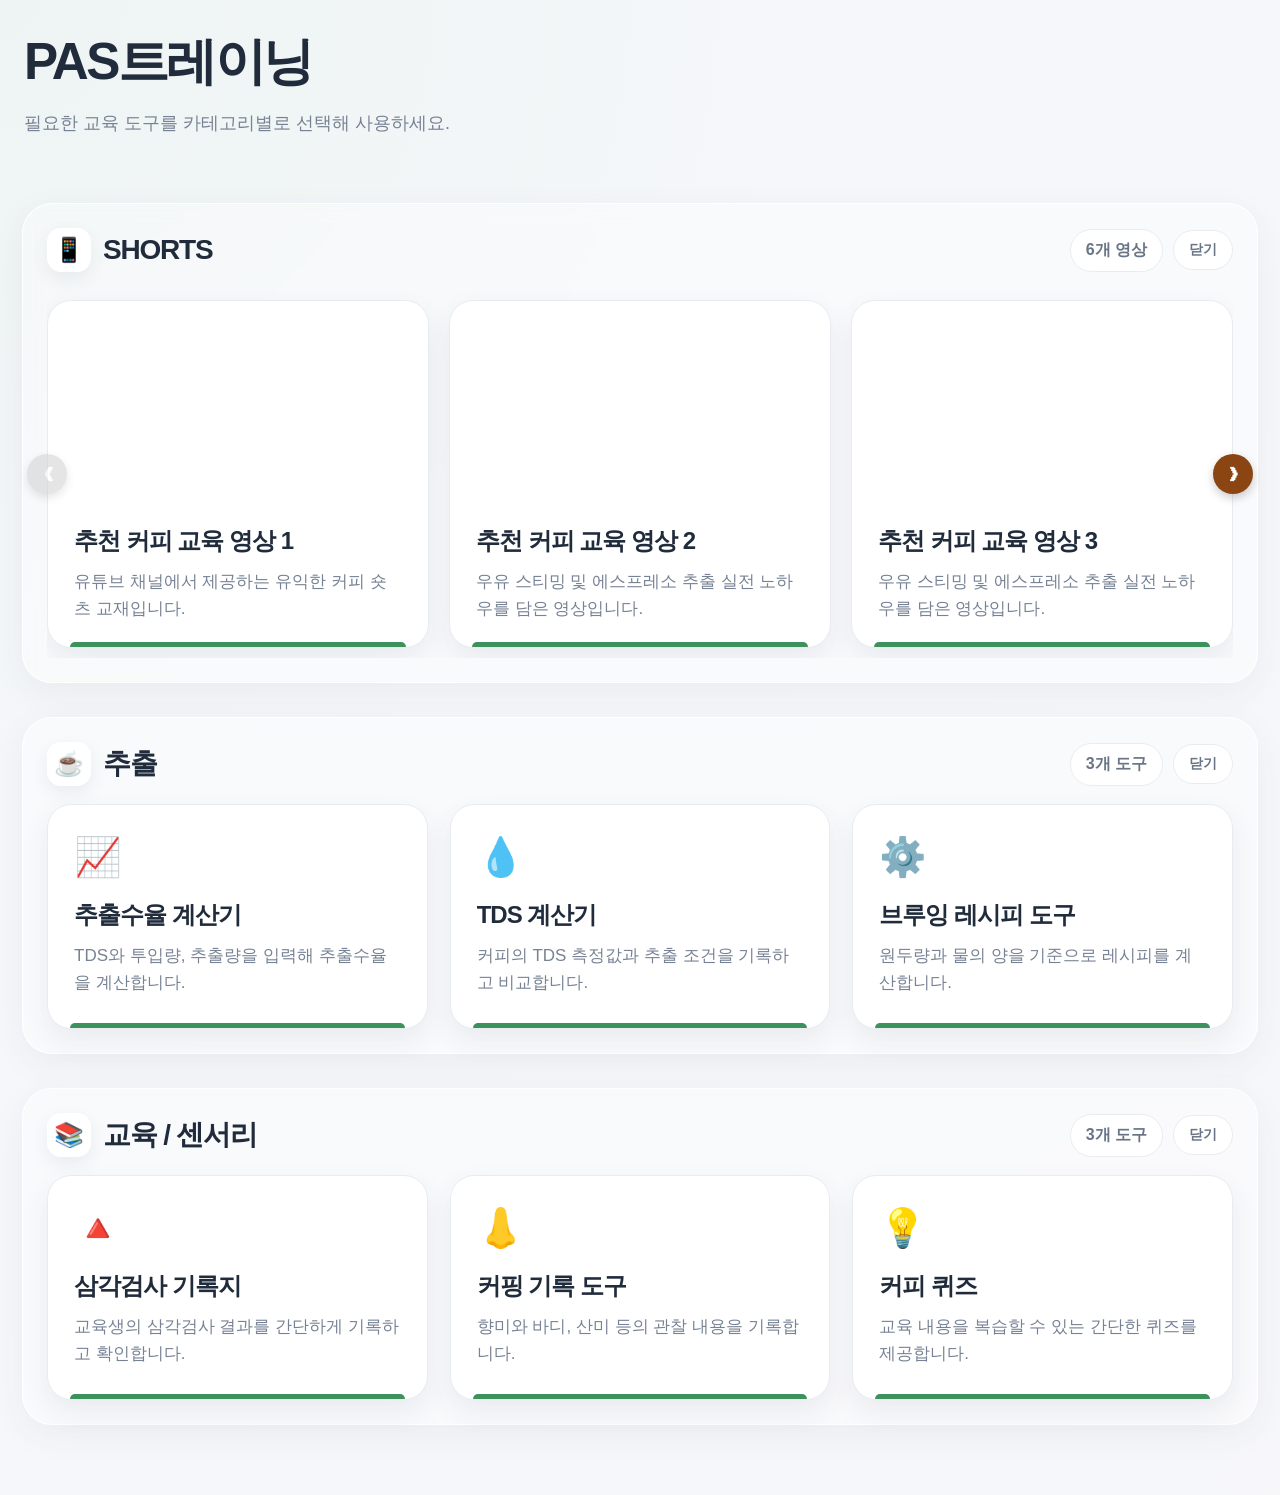
==== index.html @ a556da2a "Update index.html" ====
<!doctype html>
<html lang="ko">
<head>
<meta charset="UTF-8">
<meta name="viewport" content="width=device-width,initial-scale=1.0">
<title>PAS트레이닝</title>
<link rel="stylesheet" href="style.css">
<style>
  /* 유튜브 영상을 카드 안에서 반응형(16:9 비율)으로 예쁘게 맞추기 위한 CSS */
  .video-container {
    position: relative;
    width: 100%;
    padding-bottom: 56.25%; /* 16:9 비율 유지 */
    height: 0;
    overflow: hidden;
    border-radius: 8px;
    margin-bottom: 10px;
  }
  .video-container iframe {
    position: absolute;
    top: 0;
    left: 0;
    width: 100%;
    height: 100%;
    border: 0;
  }

  /* 🎠 슬라이더(캐러셀) 구조 스타일 */
  .slider-wrapper {
    position: relative;
    width: 100%;
    display: flex;
    align-items: center;
  }

  /* 화살표 버튼 스타일 */
  .slide-btn {
    position: absolute;
    top: 50%;
    transform: translateY(-50%);
    width: 40px;
    height: 40px;
    background: #8B4513; /* 커피 브라운 테마 적용 */
    color: white;
    border: none;
    border-radius: 50%;
    font-size: 18px;
    font-weight: bold;
    cursor: pointer;
    display: flex;
    align-items: center;
    justify-content: center;
    box-shadow: 0 4px 10px rgba(0,0,0,0.2);
    z-index: 10;
    transition: background 0.3s, opacity 0.3s;
  }
  .slide-btn:hover {
    background: #a0522d;
  }
  .slide-btn:disabled {
    background: #ccc;
    cursor: default;
    opacity: 0.5;
  }
  .slide-btn.prev {
    left: -20px;
  }
  .slide-btn.next {
    right: -20px;
  }

  /* 슬라이더 내부 컨테이너 (실제 카드들이 가로로 정렬되는 곳) */
  .slider-container {
    width: 100%;
    overflow: hidden;
  }

  /* 이 부분의 .tools 구조를 가로 정렬 및 스무스 슬라이딩 방식으로 교체 */
  .tools.slider-inner {
    display: flex !important;
    flex-wrap: nowrap !important;
    gap: 20px !important;
    transition: transform 0.5s ease-in-out;
    padding: 10px 0;
  }

  /* 가로로 3개씩 고정해서 채우기 (여백 20px 감안하여 계산) */
  .tools.slider-inner .tool-card {
    flex: 0 0 calc((100% - 40px) / 3) !important;
    box-sizing: border-box;
  }

  /* 모바일 화면에서는 스와이프 및 보기 편하도록 1개씩 꽉 차게 변경 */
  @media (max-width: 768px) {
    .tools.slider-inner .tool-card {
      flex: 0 0 100% !important;
    }
    .slide-btn.prev {
      left: -10px;
    }
    .slide-btn.next {
      right: -10px;
    }
  }
</style>
</head>
<body>

<main class="container">

<header class="hero">
  <h1>PAS트레이닝</h1>
  <p>필요한 교육 도구를 카테고리별로 선택해 사용하세요.</p>
</header>

<!-- =========================
     SHORTS (기존 6개 동영상 완벽 보존 및 슬라이더 적용)
========================= -->
<section class="category">
<div class="category-head">
<div class="category-title">
<span class="category-icon">📱</span>
<h2>SHORTS</h2>
</div>
<div class="category-actions">
<span class="count">6개 영상</span>
<button class="close-btn" onclick="toggleCategory(this)">닫기</button>
</div>
</div>

<!-- 🎠 슬라이더 감싸는 영역 시작 -->
<div class="slider-wrapper">
  <!-- 왼쪽 화살표 -->
  <button class="slide-btn prev" onclick="moveSlide(-1)" id="prevBtn" disabled>&#10094;</button>

  <div class="slider-container">
    <div class="tools slider-inner" id="sliderInner">

      <!-- 1번째 영상 카드 (oj6sQfxRRwQ) -->
      <div class="tool-card" style="cursor: default;">
        <div class="video-container">
          <iframe src="https://www.youtube.com/embed/oj6sQfxRRwQ?si=awBY1ZezNllVvea3" title="YouTube video player" frameborder="0" allow="accelerometer; autoplay; clipboard-write; encrypted-media; gyroscope; picture-in-picture; web-share" referrerpolicy="strict-origin-when-cross-origin" allowfullscreen></iframe>
        </div>
        <h3>추천 커피 교육 영상 1</h3>
        <p>유튜브 채널에서 제공하는 유익한 커피 숏츠 교재입니다.</p>
        <div class="card-line"></div>
      </div>

      <!-- 2번째 영상 카드 (Qijhmagd7Z0) -->
      <div class="tool-card" style="cursor: default;">
        <div class="video-container">
          <iframe src="https://www.youtube.com/embed/Qijhmagd7Z0?si=C_FHwp88yAkYLBVj" title="YouTube video player" frameborder="0" allow="accelerometer; autoplay; clipboard-write; encrypted-media; gyroscope; picture-in-picture; web-share" referrerpolicy="strict-origin-when-cross-origin" allowfullscreen></iframe>
        </div>
        <h3>추천 커피 교육 영상 2</h3>
        <p>우유 스티밍 및 에스프레소 추출 실전 노하우를 담은 영상입니다.</p>
        <div class="card-line"></div>
      </div>

      <!-- 3번째 영상 카드 (WwzHD2MYFjk) -->
      <div class="tool-card" style="cursor: default;">
        <div class="video-container">
          <iframe src="https://www.youtube.com/embed/WwzHD2MYFjk?si=fSxR8O_Knk_3GJxy" title="YouTube video player" frameborder="0" allow="accelerometer; autoplay; clipboard-write; encrypted-media; gyroscope; picture-in-picture; web-share" referrerpolicy="strict-origin-when-cross-origin" allowfullscreen></iframe>
        </div>
        <h3>추천 커피 교육 영상 3</h3>
        <p>우유 스티밍 및 에스프레소 추출 실전 노하우를 담은 영상입니다.</p>
        <div class="card-line"></div>
      </div>

      <!-- 4번째 영상 카드 (gLyMb4WVycU) -->
      <div class="tool-card" style="cursor: default;">
        <div class="video-container">
          <iframe src="https://www.youtube.com/embed/gLyMb4WVycU?si=knmBniDLHPlMInEM" title="YouTube video player" frameborder="0" allow="accelerometer; autoplay; clipboard-write; encrypted-media; gyroscope; picture-in-picture; web-share" referrerpolicy="strict-origin-when-cross-origin" allowfullscreen></iframe>
        </div>
        <h3>추천 커피 교육 영상 4</h3>
        <p>우유 스티밍 및 에스프레소 추출 실전 노하우를 담은 영상입니다.</p>
        <div class="card-line"></div>
      </div>

      <!-- 5번째 영상 카드 (SMTLkEGAGNA) -->
      <div class="tool-card" style="cursor: default;">
        <div class="video-container">
          <iframe src="https://www.youtube.com/embed/SMTLkEGAGNA?si=XwTwZC96nY7fdlbx" title="YouTube video player" frameborder="0" allow="accelerometer; autoplay; clipboard-write; encrypted-media; gyroscope; picture-in-picture; web-share" referrerpolicy="strict-origin-when-cross-origin" allowfullscreen></iframe>
        </div>
        <h3>추천 커피 교육 영상 5</h3>
        <p>우유 스티밍 및 에스프레소 추출 실전 노하우를 담은 영상입니다.</p>
        <div class="card-line"></div>
      </div>

      <!-- 6번째 영상 카드 (bslWP-Iy6zo) -->
      <div class="tool-card" style="cursor: default;">
        <div class="video-container">
          <iframe src="https://www.youtube.com/embed/bslWP-Iy6zo?si=o0xWZ_dwdhE72K6S" title="YouTube video player" frameborder="0" allow="accelerometer; autoplay; clipboard-write; encrypted-media; gyroscope; picture-in-picture; web-share" referrerpolicy="strict-origin-when-cross-origin" allowfullscreen></iframe>
        </div>
        <h3>추천 커피 교육 영상 6</h3>
        <p>우유 스티밍 및 에스프레소 추출 실전 노하우를 담은 영상입니다.</p>
        <div class="card-line"></div>
      </div>

    </div>
  </div>

  <!-- 오른쪽 화살표 -->
  <button class="slide-btn next" onclick="moveSlide(1)" id="nextBtn">&#10095;</button>
</div>
<!-- 🎠 슬라이더 감싸는 영역 끝 -->

</section>

<!-- =========================
     추출
========================= -->
<section class="category">
<div class="category-head">
<div class="category-title">
<span class="category-icon">☕</span>
<h2>추출</h2>
</div>
<div class="category-actions">
<span class="count">3개 도구</span>
<button class="close-btn" onclick="toggleCategory(this)">닫기</button>
</div>
</div>
<div class="tools">
<a class="tool-card" href="extraction-yield.html">
<div class="tool-icon">📈</div>
<h3>추출수율 계산기</h3>
<p>TDS와 투입량, 추출량을 입력해 추출수율을 계산합니다.</p>
<div class="card-line"></div>
</a>
<a class="tool-card" href="#"
onclick="alert('TDS 계산기는 다음 단계에서 만들어볼 수 있어요.');return false;">
<div class="tool-icon">💧</div>
<h3>TDS 계산기</h3>
<p>커피의 TDS 측정값과 추출 조건을 기록하고 비교합니다.</p>
<div class="card-line"></div>
</a>
<a class="tool-card" href="#"
onclick="alert('브루잉 레시피 도구는 다음 단계에서 만들어볼 수 있어요.');return false;">
<div class="tool-icon">⚙️</div>
<h3>브루잉 레시피 도구</h3>
<p>원두량과 물의 양을 기준으로 레시피를 계산합니다.</p>
<div class="card-line"></div>
</a>
</div>
</section>
    
<!-- =========================
     교육 / 센서리
========================= -->
<section class="category">
<div class="category-head">
<div class="category-title">
<span class="category-icon">📚</span>
<h2>교육 / 센서리</h2>
</div>
<div class="category-actions">
<span class="count">3개 도구</span>
<button class="close-btn" onclick="toggleCategory(this)">닫기</button>
</div>
</div>
<div class="tools">
<a class="tool-card" href="#">
<div class="tool-icon">🔺</div>
<h3>삼각검사 기록지</h3>
<p>교육생의 삼각검사 결과를 간단하게 기록하고 확인합니다.</p>
<div class="card-line"></div>
</a>
<a class="tool-card" href="#">
<div class="tool-icon">👃</div>
<h3>커핑 기록 도구</h3>
<p>향미와 바디, 산미 등의 관찰 내용을 기록합니다.</p>
<div class="card-line"></div>
</a>
<a class="tool-card" href="#">
<div class="tool-icon">💡</div>
<h3>커피 퀴즈</h3>
<p>교육 내용을 복습할 수 있는 간단한 퀴즈를 제공합니다.</p>
<div class="card-line"></div>
</a>
</div>
</section>

</main>

<!-- 🎠 슬라이더 작동을 위한 스크립트 -->
<script>
  let currentIdx = 0; // 현재 보여지는 첫 번째 카드의 인덱스

  function moveSlide(direction) {
    const sliderInner = document.getElementById('sliderInner');
    const cards = sliderInner.querySelectorAll('.tool-c
---- style.css ----
* { box-sizing: border-box; }

:root {
  --bg: #f5f7fa;
  --text: #202b3b;
  --muted: #778294;
  --line: #e8ebef;
  --green: #3d915c;
  --white: #ffffff;
}

body {
  margin: 0;
  background: radial-gradient(circle at top left, #eef4f3 0, var(--bg) 42%, #f7f7fa 100%);
  color: var(--text);
  font-family: Arial, "Noto Sans KR", sans-serif;
}

.container {
  max-width: 1450px;
  margin: 0 auto;
  padding: 28px 22px 70px;
}

.hero {
  padding: 0 2px 34px;
}

.hero h1 {
  margin: 0 0 14px;
  font-size: clamp(38px, 4vw, 56px);
  letter-spacing: -2.5px;
  font-weight: 800;
}

.hero p {
  margin: 0;
  font-size: 18px;
  color: var(--muted);
}

.category {
  margin-top: 34px;
  padding: 24px;
  border: 1px solid rgba(255,255,255,.95);
  border-radius: 30px;
  background: rgba(255,255,255,.36);
  box-shadow: 0 10px 35px rgba(50,65,85,.06);
  backdrop-filter: blur(8px);
}

.category-head {
  display: flex;
  justify-content: space-between;
  align-items: center;
  gap: 16px;
  margin-bottom: 18px;
}

.category-title {
  display: flex;
  align-items: center;
  gap: 12px;
}

.category-title h2 {
  margin: 0;
  font-size: 28px;
  letter-spacing: -1.2px;
}

.category-icon {
  width: 44px;
  height: 44px;
  display: grid;
  place-items: center;
  background: white;
  border-radius: 14px;
  box-shadow: 0 7px 18px rgba(50,65,85,.08);
  font-size: 24px;
}

.category-actions {
  display: flex;
  align-items: center;
  gap: 10px;
}

.count, .close-btn {
  border: 1px solid var(--line);
  background: rgba(255,255,255,.9);
  border-radius: 999px;
  padding: 10px 15px;
  color: #697586;
  font-weight: 700;
}

.close-btn {
  cursor: pointer;
  font-size: 14px;
}

.tools {
  display: grid;
  grid-template-columns: repeat(3, minmax(0, 1fr));
  gap: 22px;
}

.tool-card {
  position: relative;
  min-height: 225px;
  padding: 30px 26px 25px;
  border-radius: 24px;
  background: var(--white);
  border: 1px solid #e8ebef;
  box-shadow: 0 12px 28px rgba(50,65,85,.08);
  text-decoration: none;
  color: inherit;
  transition: transform .18s ease, box-shadow .18s ease;
  overflow: hidden;
}

.tool-card:hover {
  transform: translateY(-4px);
  box-shadow: 0 17px 34px rgba(50,65,85,.13);
}

.tool-icon {
  font-size: 38px;
  margin-bottom: 20px;
}

.tool-card h3 {
  margin: 0 0 12px;
  font-size: 24px;
  letter-spacing: -1px;
}

.tool-card p {
  margin: 0;
  color: var(--muted);
  font-size: 17px;
  line-height: 1.55;
}

.card-line {
  position: absolute;
  left: 22px;
  right: 22px;
  bottom: 0;
  height: 5px;
  border-radius: 5px 5px 0 0;
  background: var(--green);
}

@media (max-width: 900px) {
  .tools { grid-template-columns: 1fr 1fr; }
}

@media (max-width: 620px) {
  .container { padding: 20px 14px 50px; }
  .category { padding: 17px; border-radius: 22px; }
  .category-head { align-items: flex-start; }
  .tools { grid-template-columns: 1fr; }
  .hero h1 { font-size: 38px; }
  .category-title h2 { font-size: 23px; }
}
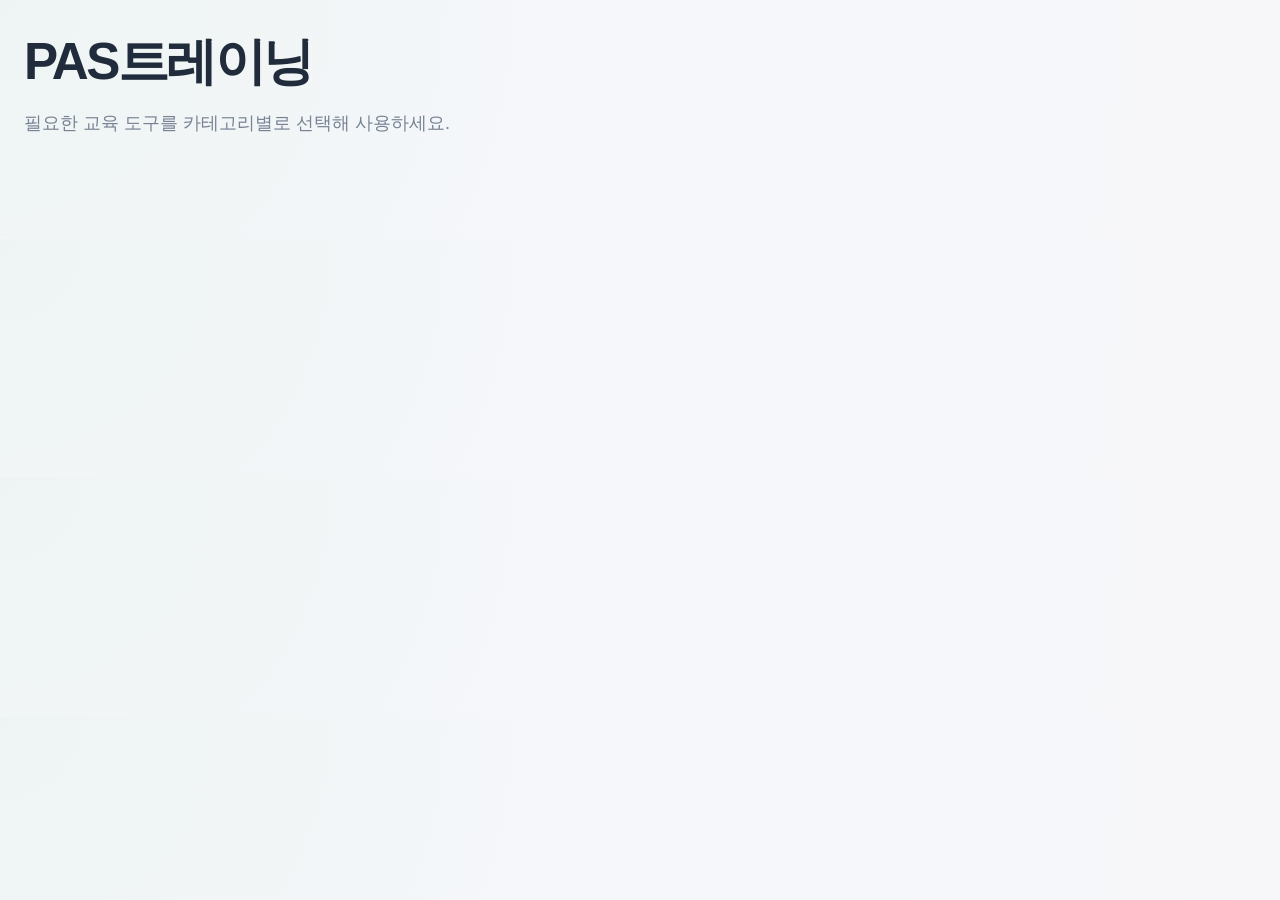
==== commit 5067db83: "Update index.html" ====
--- a/index.html
+++ b/index.html
@@ -36,11 +36,11 @@
   /* 화살표 버튼 스타일 */
   .slide-btn {
     position: absolute;
-    top: 50%;
+    top: 40%; /* 버튼 위치를 살짝 위로 조정 */
     transform: translateY(-50%);
     width: 40px;
     height: 40px;
-    background: #8B4513; /* 커피 브라운 테마 적용 */
+    background: rgba(139, 69, 19, 0.8); /* 반투명 커피색 */
     color: white;
     border: none;
     border-radius: 50%;
@@ -52,10 +52,10 @@
     justify-content: center;
     box-shadow: 0 4px 10px rgba(0,0,0,0.2);
     z-index: 10;
-    transition: background 0.3s, opacity 0.3s;
+    transition: all 0.3s;
   }
   .slide-btn:hover {
-    background: #a0522d;
+    background: #8B4513; /* 호버 시 진하게 */
   }
   .slide-btn:disabled {
     background: #ccc;
@@ -69,13 +69,13 @@
     right: -20px;
   }
 
-  /* 슬라이더 내부 컨테이너 (실제 카드들이 가로로 정렬되는 곳) */
+  /* 슬라이더 내부 컨테이너 */
   .slider-container {
     width: 100%;
     overflow: hidden;
   }
 
-  /* 이 부분의 .tools 구조를 가로 정렬 및 스무스 슬라이딩 방식으로 교체 */
+  /* 슬라이더 내부의 tools 가로 정렬 */
   .tools.slider-inner {
     display: flex !important;
     flex-wrap: nowrap !important;
@@ -84,23 +84,19 @@
     padding: 10px 0;
   }
 
-  /* 가로로 3개씩 고정해서 채우기 (여백 20px 감안하여 계산) */
+  /* PC: 가로로 3개씩 고정 */
   .tools.slider-inner .tool-card {
     flex: 0 0 calc((100% - 40px) / 3) !important;
     box-sizing: border-box;
   }
 
-  /* 모바일 화면에서는 스와이프 및 보기 편하도록 1개씩 꽉 차게 변경 */
+  /* 모바일: 1개씩 꽉 차게 변경 */
   @media (max-width: 768px) {
     .tools.slider-inner .tool-card {
       flex: 0 0 100% !important;
     }
-    .slide-btn.prev {
-      left: -10px;
-    }
-    .slide-btn.next {
-      right: -10px;
-    }
+    .slide-btn.prev { left: -10px; }
+    .slide-btn.next { right: -10px; }
   }
 </style>
 </head>
@@ -114,178 +110,6 @@
 </header>
 
 <!-- =========================
-     SHORTS (기존 6개 동영상 완벽 보존 및 슬라이더 적용)
+     SHORTS (슬라이더 적용)
 ========================= -->
-<section class="category">
-<div class="category-head">
-<div class="category-title">
-<span class="category-icon">📱</span>
-<h2>SHORTS</h2>
-</div>
-<div class="category-actions">
-<span class="count">6개 영상</span>
-<button class="close-btn" onclick="toggleCategory(this)">닫기</button>
-</div>
-</div>
-
-<!-- 🎠 슬라이더 감싸는 영역 시작 -->
-<div class="slider-wrapper">
-  <!-- 왼쪽 화살표 -->
-  <button class="slide-btn prev" onclick="moveSlide(-1)" id="prevBtn" disabled>&#10094;</button>
-
-  <div class="slider-container">
-    <div class="tools slider-inner" id="sliderInner">
-
-      <!-- 1번째 영상 카드 (oj6sQfxRRwQ) -->
-      <div class="tool-card" style="cursor: default;">
-        <div class="video-container">
-          <iframe src="https://www.youtube.com/embed/oj6sQfxRRwQ?si=awBY1ZezNllVvea3" title="YouTube video player" frameborder="0" allow="accelerometer; autoplay; clipboard-write; encrypted-media; gyroscope; picture-in-picture; web-share" referrerpolicy="strict-origin-when-cross-origin" allowfullscreen></iframe>
-        </div>
-        <h3>추천 커피 교육 영상 1</h3>
-        <p>유튜브 채널에서 제공하는 유익한 커피 숏츠 교재입니다.</p>
-        <div class="card-line"></div>
-      </div>
-
-      <!-- 2번째 영상 카드 (Qijhmagd7Z0) -->
-      <div class="tool-card" style="cursor: default;">
-        <div class="video-container">
-          <iframe src="https://www.youtube.com/embed/Qijhmagd7Z0?si=C_FHwp88yAkYLBVj" title="YouTube video player" frameborder="0" allow="accelerometer; autoplay; clipboard-write; encrypted-media; gyroscope; picture-in-picture; web-share" referrerpolicy="strict-origin-when-cross-origin" allowfullscreen></iframe>
-        </div>
-        <h3>추천 커피 교육 영상 2</h3>
-        <p>우유 스티밍 및 에스프레소 추출 실전 노하우를 담은 영상입니다.</p>
-        <div class="card-line"></div>
-      </div>
-
-      <!-- 3번째 영상 카드 (WwzHD2MYFjk) -->
-      <div class="tool-card" style="cursor: default;">
-        <div class="video-container">
-          <iframe src="https://www.youtube.com/embed/WwzHD2MYFjk?si=fSxR8O_Knk_3GJxy" title="YouTube video player" frameborder="0" allow="accelerometer; autoplay; clipboard-write; encrypted-media; gyroscope; picture-in-picture; web-share" referrerpolicy="strict-origin-when-cross-origin" allowfullscreen></iframe>
-        </div>
-        <h3>추천 커피 교육 영상 3</h3>
-        <p>우유 스티밍 및 에스프레소 추출 실전 노하우를 담은 영상입니다.</p>
-        <div class="card-line"></div>
-      </div>
-
-      <!-- 4번째 영상 카드 (gLyMb4WVycU) -->
-      <div class="tool-card" style="cursor: default;">
-        <div class="video-container">
-          <iframe src="https://www.youtube.com/embed/gLyMb4WVycU?si=knmBniDLHPlMInEM" title="YouTube video player" frameborder="0" allow="accelerometer; autoplay; clipboard-write; encrypted-media; gyroscope; picture-in-picture; web-share" referrerpolicy="strict-origin-when-cross-origin" allowfullscreen></iframe>
-        </div>
-        <h3>추천 커피 교육 영상 4</h3>
-        <p>우유 스티밍 및 에스프레소 추출 실전 노하우를 담은 영상입니다.</p>
-        <div class="card-line"></div>
-      </div>
-
-      <!-- 5번째 영상 카드 (SMTLkEGAGNA) -->
-      <div class="tool-card" style="cursor: default;">
-        <div class="video-container">
-          <iframe src="https://www.youtube.com/embed/SMTLkEGAGNA?si=XwTwZC96nY7fdlbx" title="YouTube video player" frameborder="0" allow="accelerometer; autoplay; clipboard-write; encrypted-media; gyroscope; picture-in-picture; web-share" referrerpolicy="strict-origin-when-cross-origin" allowfullscreen></iframe>
-        </div>
-        <h3>추천 커피 교육 영상 5</h3>
-        <p>우유 스티밍 및 에스프레소 추출 실전 노하우를 담은 영상입니다.</p>
-        <div class="card-line"></div>
-      </div>
-
-      <!-- 6번째 영상 카드 (bslWP-Iy6zo) -->
-      <div class="tool-card" style="cursor: default;">
-        <div class="video-container">
-          <iframe src="https://www.youtube.com/embed/bslWP-Iy6zo?si=o0xWZ_dwdhE72K6S" title="YouTube video player" frameborder="0" allow="accelerometer; autoplay; clipboard-write; encrypted-media; gyroscope; picture-in-picture; web-share" referrerpolicy="strict-origin-when-cross-origin" allowfullscreen></iframe>
-        </div>
-        <h3>추천 커피 교육 영상 6</h3>
-        <p>우유 스티밍 및 에스프레소 추출 실전 노하우를 담은 영상입니다.</p>
-        <div class="card-line"></div>
-      </div>
-
-    </div>
-  </div>
-
-  <!-- 오른쪽 화살표 -->
-  <button class="slide-btn next" onclick="moveSlide(1)" id="nextBtn">&#10095;</button>
-</div>
-<!-- 🎠 슬라이더 감싸는 영역 끝 -->
-
-</section>
-
-<!-- =========================
-     추출
-========================= -->
-<section class="category">
-<div class="category-head">
-<div class="category-title">
-<span class="category-icon">☕</span>
-<h2>추출</h2>
-</div>
-<div class="category-actions">
-<span class="count">3개 도구</span>
-<button class="close-btn" onclick="toggleCategory(this)">닫기</button>
-</div>
-</div>
-<div class="tools">
-<a class="tool-card" href="extraction-yield.html">
-<div class="tool-icon">📈</div>
-<h3>추출수율 계산기</h3>
-<p>TDS와 투입량, 추출량을 입력해 추출수율을 계산합니다.</p>
-<div class="card-line"></div>
-</a>
-<a class="tool-card" href="#"
-onclick="alert('TDS 계산기는 다음 단계에서 만들어볼 수 있어요.');return false;">
-<div class="tool-icon">💧</div>
-<h3>TDS 계산기</h3>
-<p>커피의 TDS 측정값과 추출 조건을 기록하고 비교합니다.</p>
-<div class="card-line"></div>
-</a>
-<a class="tool-card" href="#"
-onclick="alert('브루잉 레시피 도구는 다음 단계에서 만들어볼 수 있어요.');return false;">
-<div class="tool-icon">⚙️</div>
-<h3>브루잉 레시피 도구</h3>
-<p>원두량과 물의 양을 기준으로 레시피를 계산합니다.</p>
-<div class="card-line"></div>
-</a>
-</div>
-</section>
-    
-<!-- =========================
-     교육 / 센서리
-========================= -->
-<section class="category">
-<div class="category-head">
-<div class="category-title">
-<span class="category-icon">📚</span>
-<h2>교육 / 센서리</h2>
-</div>
-<div class="category-actions">
-<span class="count">3개 도구</span>
-<button class="close-btn" onclick="toggleCategory(this)">닫기</button>
-</div>
-</div>
-<div class="tools">
-<a class="tool-card" href="#">
-<div class="tool-icon">🔺</div>
-<h3>삼각검사 기록지</h3>
-<p>교육생의 삼각검사 결과를 간단하게 기록하고 확인합니다.</p>
-<div class="card-line"></div>
-</a>
-<a class="tool-card" href="#">
-<div class="tool-icon">👃</div>
-<h3>커핑 기록 도구</h3>
-<p>향미와 바디, 산미 등의 관찰 내용을 기록합니다.</p>
-<div class="card-line"></div>
-</a>
-<a class="tool-card" href="#">
-<div class="tool-icon">💡</div>
-<h3>커피 퀴즈</h3>
-<p>교육 내용을 복습할 수 있는 간단한 퀴즈를 제공합니다.</p>
-<div class="card-line"></div>
-</a>
-</div>
-</section>
-
-</main>
-
-<!-- 🎠 슬라이더 작동을 위한 스크립트 -->
-<script>
-  let currentIdx = 0; // 현재 보여지는 첫 번째 카드의 인덱스
-
-  function moveSlide(direction) {
-    const sliderInner = document.getElementById('sliderInner');
-    const cards = sliderInner.querySelectorAll('.tool-c
+<section cl
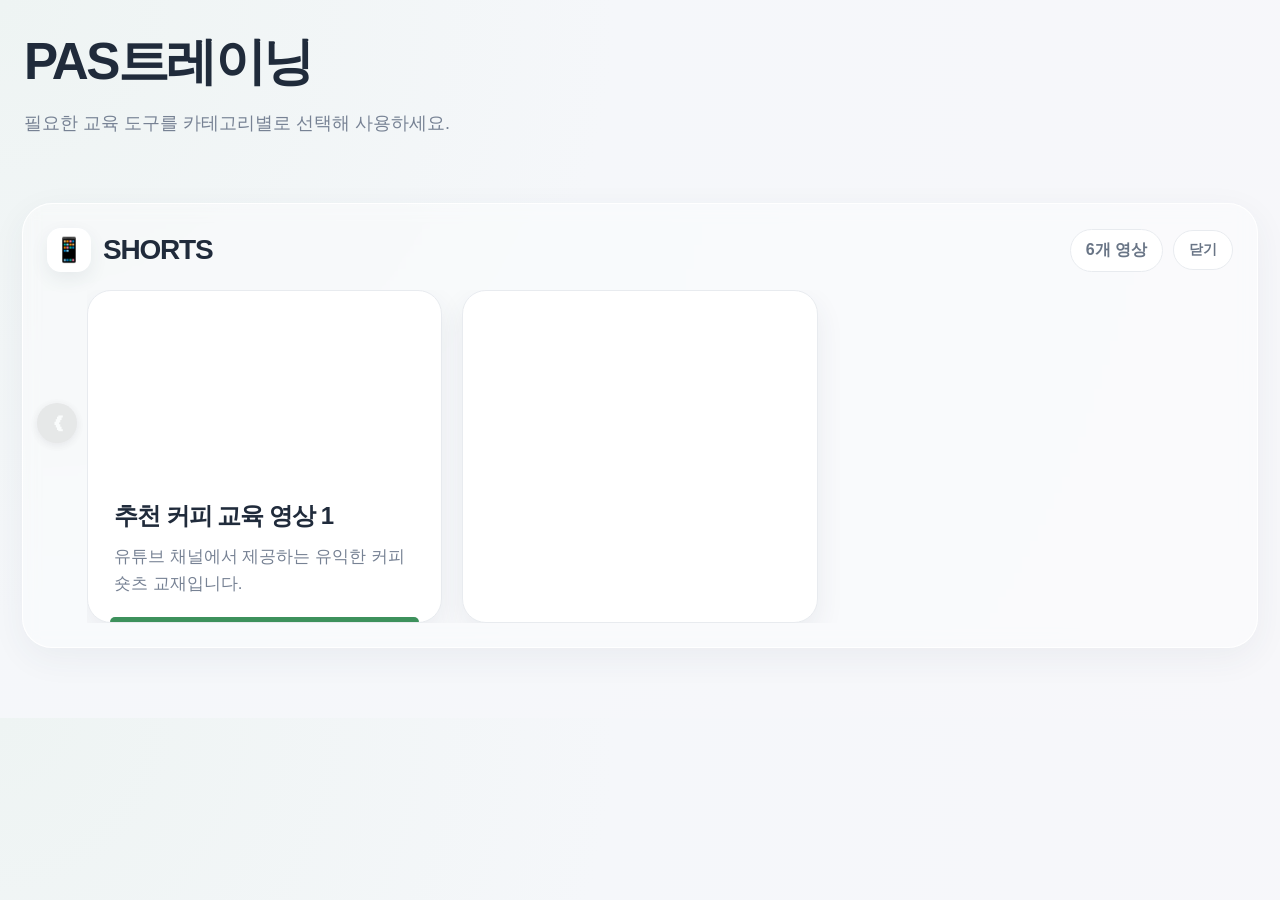
==== commit be3d3c60: "Update index.html" ====
--- a/index.html
+++ b/index.html
@@ -29,44 +29,44 @@
   .slider-wrapper {
     position: relative;
     width: 100%;
-    display: flex;
-    align-items: center;
+    padding: 0 40px; /* 화살표 버튼 공간 확보 */
+    box-sizing: border-box;
   }
 
   /* 화살표 버튼 스타일 */
   .slide-btn {
     position: absolute;
-    top: 40%; /* 버튼 위치를 살짝 위로 조정 */
+    top: 40%;
     transform: translateY(-50%);
     width: 40px;
     height: 40px;
-    background: rgba(139, 69, 19, 0.8); /* 반투명 커피색 */
+    background: rgba(139, 69, 19, 0.7);
     color: white;
     border: none;
     border-radius: 50%;
-    font-size: 18px;
+    font-size: 20px;
     font-weight: bold;
     cursor: pointer;
     display: flex;
     align-items: center;
     justify-content: center;
-    box-shadow: 0 4px 10px rgba(0,0,0,0.2);
+    box-shadow: 0 2px 8px rgba(0,0,0,0.2);
     z-index: 10;
     transition: all 0.3s;
   }
   .slide-btn:hover {
-    background: #8B4513; /* 호버 시 진하게 */
+    background: #8B4513;
   }
   .slide-btn:disabled {
     background: #ccc;
     cursor: default;
-    opacity: 0.5;
+    opacity: 0.4;
   }
   .slide-btn.prev {
-    left: -20px;
+    left: -10px;
   }
   .slide-btn.next {
-    right: -20px;
+    right: -10px;
   }
 
   /* 슬라이더 내부 컨테이너 */
@@ -81,7 +81,6 @@
     flex-wrap: nowrap !important;
     gap: 20px !important;
     transition: transform 0.5s ease-in-out;
-    padding: 10px 0;
   }
 
   /* PC: 가로로 3개씩 고정 */
@@ -92,11 +91,14 @@
 
   /* 모바일: 1개씩 꽉 차게 변경 */
   @media (max-width: 768px) {
+    .slider-wrapper {
+      padding: 0 30px; /* 모바일에서 화살표 공간 재조정 */
+    }
     .tools.slider-inner .tool-card {
       flex: 0 0 100% !important;
     }
-    .slide-btn.prev { left: -10px; }
-    .slide-btn.next { right: -10px; }
+    .slide-btn.prev { left: -15px; }
+    .slide-btn.next { right: -15px; }
   }
 </style>
 </head>
@@ -112,4 +114,35 @@
 <!-- =========================
      SHORTS (슬라이더 적용)
 ========================= -->
-<section cl
+<section class="category">
+<div class="category-head">
+<div class="category-title">
+<span class="category-icon">📱</span>
+<h2>SHORTS</h2>
+</div>
+<div class="category-actions">
+<span class="count">6개 영상</span>
+<button class="close-btn" onclick="toggleCategory(this)">닫기</button>
+</div>
+</div>
+
+<!-- 🎠 슬라이더 감싸는 영역 시작 -->
+<div class="slider-wrapper">
+  <!-- 왼쪽 화살표 -->
+  <button class="slide-btn prev" id="shorts-prev-btn" disabled>&#10094;</button>
+
+  <div class="slider-container">
+    <div class="tools slider-inner" id="shorts-slider">
+      <!-- 1번째 영상 카드 -->
+      <div class="tool-card" style="cursor: default;">
+        <div class="video-container">
+          <iframe src="https://www.youtube.com/embed/oj6sQfxRRwQ?si=awBY1ZezNllVvea3" title="YouTube video player" frameborder="0" allow="accelerometer; autoplay; clipboard-write; encrypted-media; gyroscope; picture-in-picture; web-share" referrerpolicy="strict-origin-when-cross-origin" allowfullscreen></iframe>
+        </div>
+        <h3>추천 커피 교육 영상 1</h3>
+        <p>유튜브 채널에서 제공하는 유익한 커피 숏츠 교재입니다.</p>
+        <div class="card-line"></div>
+      </div>
+      <!-- 2번째 영상 카드 -->
+      <div class="tool-card" style="cursor: default;">
+        <div class="video-container">
+          <iframe src="https://www.youtube.com/embed/Qijhmagd7Z0?si=C_FHwp88yAkYLBVj" title="YouTube video player" frameborder="0" allow="accelerometer; autoplay; clipboard-write; encrypted-media; gyroscope; picture-in-picture; web-share" referrerpolicy="s
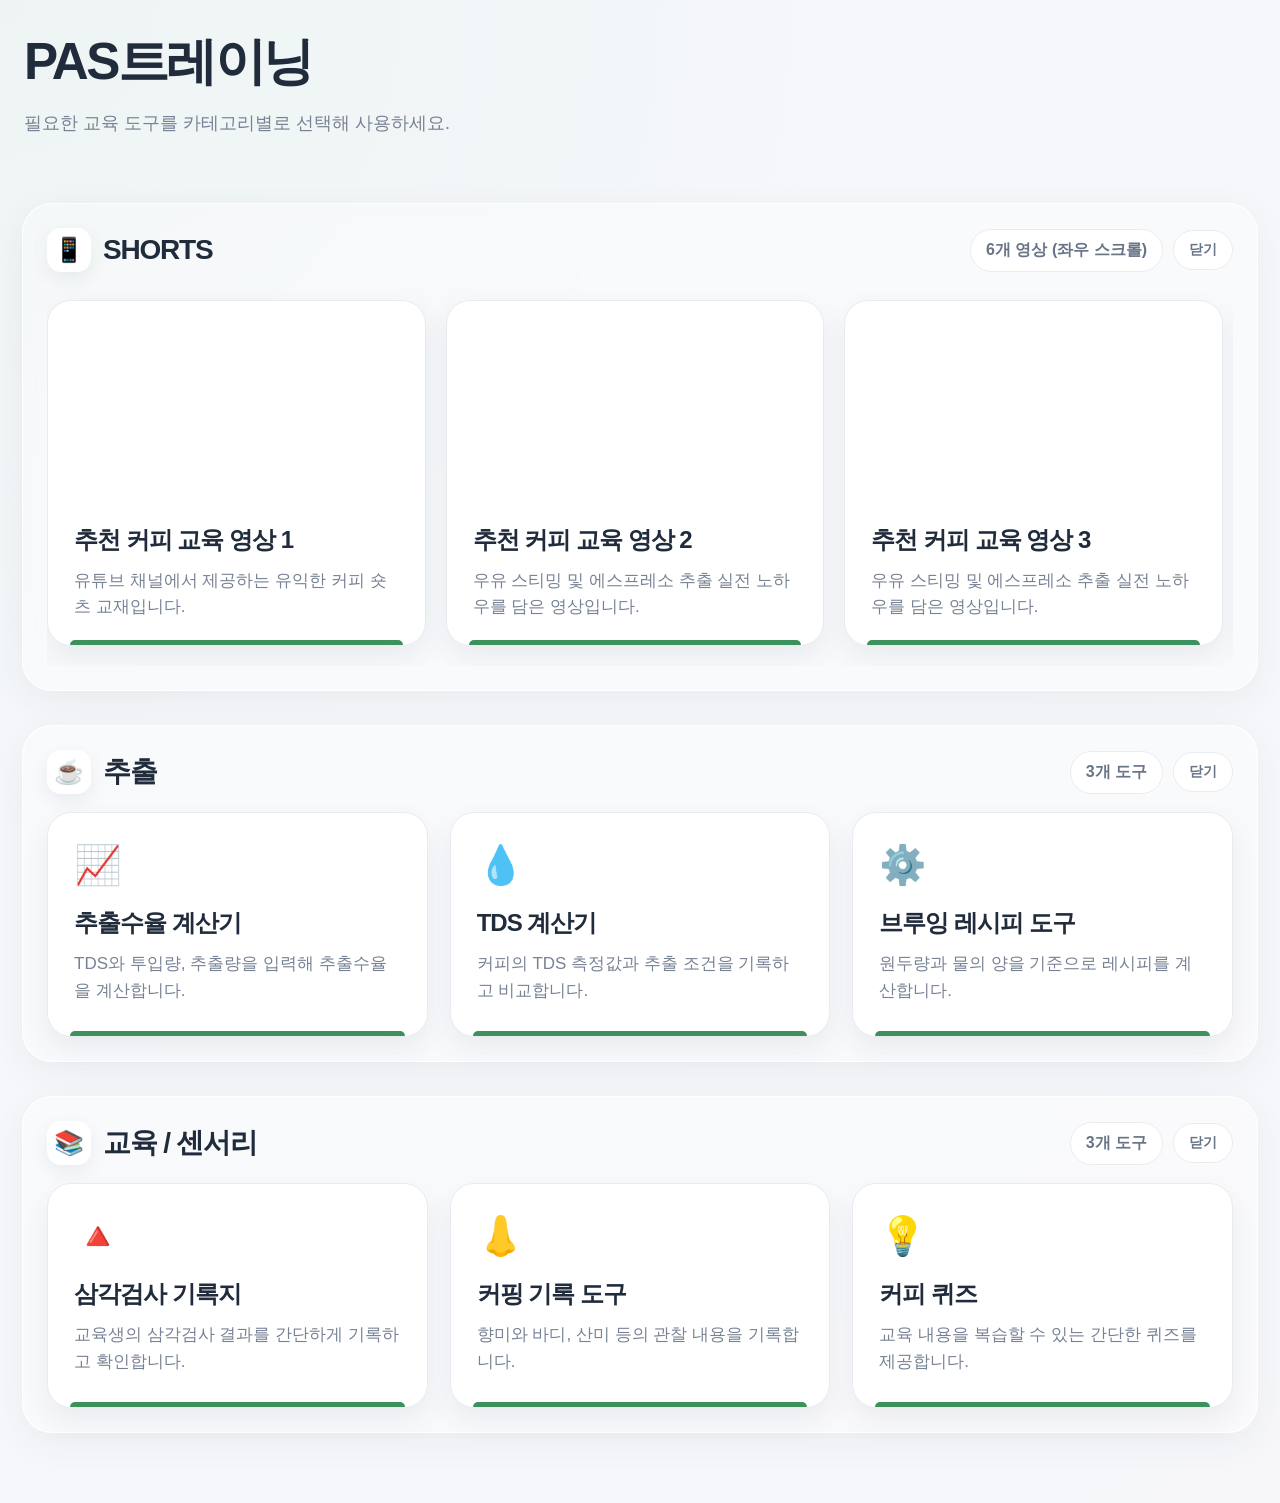
==== commit 11e2cb86: "Update index.html" ====
--- a/index.html
+++ b/index.html
@@ -6,11 +6,11 @@
 <title>PAS트레이닝</title>
 <link rel="stylesheet" href="style.css">
 <style>
-  /* 유튜브 영상을 카드 안에서 반응형(16:9 비율)으로 예쁘게 맞추기 위한 CSS */
+  /* 유튜브 영상 16:9 반응형 비율 유지 */
   .video-container {
     position: relative;
     width: 100%;
-    padding-bottom: 56.25%; /* 16:9 비율 유지 */
+    padding-bottom: 56.25%;
     height: 0;
     overflow: hidden;
     border-radius: 8px;
@@ -25,80 +25,54 @@
     border: 0;
   }
 
-  /* 🎠 슬라이더(캐러셀) 구조 스타일 */
-  .slider-wrapper {
-    position: relative;
-    width: 100%;
-    padding: 0 40px; /* 화살표 버튼 공간 확보 */
-    box-sizing: border-box;
-  }
-
-  /* 화살표 버튼 스타일 */
-  .slide-btn {
-    position: absolute;
-    top: 40%;
-    transform: translateY(-50%);
-    width: 40px;
-    height: 40px;
-    background: rgba(139, 69, 19, 0.7);
-    color: white;
-    border: none;
-    border-radius: 50%;
-    font-size: 20px;
-    font-weight: bold;
-    cursor: pointer;
-    display: flex;
-    align-items: center;
-    justify-content: center;
-    box-shadow: 0 2px 8px rgba(0,0,0,0.2);
-    z-index: 10;
-    transition: all 0.3s;
-  }
-  .slide-btn:hover {
-    background: #8B4513;
-  }
-  .slide-btn:disabled {
-    background: #ccc;
-    cursor: default;
-    opacity: 0.4;
-  }
-  .slide-btn.prev {
-    left: -10px;
-  }
-  .slide-btn.next {
-    right: -10px;
-  }
-
-  /* 슬라이더 내부 컨테이너 */
-  .slider-container {
-    width: 100%;
-    overflow: hidden;
-  }
-
-  /* 슬라이더 내부의 tools 가로 정렬 */
-  .tools.slider-inner {
+  /* 🎠 자바스크립트 없이 100% 안전한 가로 슬라이드 스크롤 */
+  .shorts-slider {
     display: flex !important;
     flex-wrap: nowrap !important;
     gap: 20px !important;
-    transition: transform 0.5s ease-in-out;
-  }
-
-  /* PC: 가로로 3개씩 고정 */
-  .tools.slider-inner .tool-card {
+    overflow-x: auto !important;
+    overflow-y: hidden !important;
+    scroll-snap-type: x mandatory;
+    -webkit-overflow-scrolling: touch;
+    padding: 10px 5px 20px 5px !important;
+  }
+
+  /* PC 화면: 한 번에 정확히 3개씩 배치 */
+  .shorts-slider .tool-card {
     flex: 0 0 calc((100% - 40px) / 3) !important;
+    min-width: calc((100% - 40px) / 3) !important;
+    scroll-snap-align: start;
     box-sizing: border-box;
   }
 
-  /* 모바일: 1개씩 꽉 차게 변경 */
-  @media (max-width: 768px) {
-    .slider-wrapper {
-      padding: 0 30px; /* 모바일에서 화살표 공간 재조정 */
+  /* 태블릿 및 모바일 화면: 카드 크기 자동 최적화 */
+  @media (max-width: 900px) {
+    .shorts-slider .tool-card {
+      flex: 0 0 calc((100% - 20px) / 2) !important;
+      min-width: calc((100% - 20px) / 2) !important;
     }
-    .tools.slider-inner .tool-card {
-      flex: 0 0 100% !important;
+  }
+  @media (max-width: 600px) {
+    .shorts-slider .tool-card {
+      flex: 0 0 88% !important;
+      min-width: 88% !important;
     }
-    .slide-btn.prev { left: -15px; }
-    .slide-btn.next { right: -15px; }
+  }
+
+  /* 부드럽고 깔끔한 스크롤바 디자인 */
+  .shorts-slider::-webkit-scrollbar {
+    height: 8px;
+  }
+  .shorts-slider::-webkit-scrollbar-track {
+    background: #f1f1f1;
+    border-radius: 4px;
+  }
+  .shorts-slider::-webkit-scrollbar-thumb {
+    background: #8B4513;
+    border-radius: 4px;
+  }
+  .shorts-slider::-webkit-scrollbar-thumb:hover {
+    background: #a0522d;
   }
 </style>
 </head>
@@ -112,7 +86,7 @@
 </header>
 
 <!-- =========================
-     SHORTS (슬라이더 적용)
+     SHORTS (가로 슬라이드 적용)
 ========================= -->
 <section class="category">
 <div class="category-head">
@@ -121,28 +95,153 @@
 <h2>SHORTS</h2>
 </div>
 <div class="category-actions">
-<span class="count">6개 영상</span>
+<span class="count">6개 영상 (좌우 스크롤)</span>
 <button class="close-btn" onclick="toggleCategory(this)">닫기</button>
 </div>
 </div>
 
-<!-- 🎠 슬라이더 감싸는 영역 시작 -->
-<div class="slider-wrapper">
-  <!-- 왼쪽 화살표 -->
-  <button class="slide-btn prev" id="shorts-prev-btn" disabled>&#10094;</button>
-
-  <div class="slider-container">
-    <div class="tools slider-inner" id="shorts-slider">
-      <!-- 1번째 영상 카드 -->
-      <div class="tool-card" style="cursor: default;">
-        <div class="video-container">
-          <iframe src="https://www.youtube.com/embed/oj6sQfxRRwQ?si=awBY1ZezNllVvea3" title="YouTube video player" frameborder="0" allow="accelerometer; autoplay; clipboard-write; encrypted-media; gyroscope; picture-in-picture; web-share" referrerpolicy="strict-origin-when-cross-origin" allowfullscreen></iframe>
-        </div>
-        <h3>추천 커피 교육 영상 1</h3>
-        <p>유튜브 채널에서 제공하는 유익한 커피 숏츠 교재입니다.</p>
-        <div class="card-line"></div>
-      </div>
-      <!-- 2번째 영상 카드 -->
-      <div class="tool-card" style="cursor: default;">
-        <div class="video-container">
-          <iframe src="https://www.youtube.com/embed/Qijhmagd7Z0?si=C_FHwp88yAkYLBVj" title="YouTube video player" frameborder="0" allow="accelerometer; autoplay; clipboard-write; encrypted-media; gyroscope; picture-in-picture; web-share" referrerpolicy="s
+<!-- 가로로 부드럽게 넘겨볼 수 있는 카드 컨테이너 -->
+<div class="tools shorts-slider">
+
+  <!-- 1번째 영상 카드 (oj6sQfxRRwQ) -->
+  <div class="tool-card" style="cursor: default;">
+    <div class="video-container">
+      <iframe src="https://www.youtube.com/embed/oj6sQfxRRwQ?si=awBY1ZezNllVvea3" title="YouTube video player" frameborder="0" allow="accelerometer; autoplay; clipboard-write; encrypted-media; gyroscope; picture-in-picture; web-share" referrerpolicy="strict-origin-when-cross-origin" allowfullscreen></iframe>
+    </div>
+    <h3>추천 커피 교육 영상 1</h3>
+    <p>유튜브 채널에서 제공하는 유익한 커피 숏츠 교재입니다.</p>
+    <div class="card-line"></div>
+  </div>
+
+  <!-- 2번째 영상 카드 (Qijhmagd7Z0) -->
+  <div class="tool-card" style="cursor: default;">
+    <div class="video-container">
+      <iframe src="https://www.youtube.com/embed/Qijhmagd7Z0?si=C_FHwp88yAkYLBVj" title="YouTube video player" frameborder="0" allow="accelerometer; autoplay; clipboard-write; encrypted-media; gyroscope; picture-in-picture; web-share" referrerpolicy="strict-origin-when-cross-origin" allowfullscreen></iframe>
+    </div>
+    <h3>추천 커피 교육 영상 2</h3>
+    <p>우유 스티밍 및 에스프레소 추출 실전 노하우를 담은 영상입니다.</p>
+    <div class="card-line"></div>
+  </div>
+
+  <!-- 3번째 영상 카드 (WwzHD2MYFjk) -->
+  <div class="tool-card" style="cursor: default;">
+    <div class="video-container">
+      <iframe src="https://www.youtube.com/embed/WwzHD2MYFjk?si=fSxR8O_Knk_3GJxy" title="YouTube video player" frameborder="0" allow="accelerometer; autoplay; clipboard-write; encrypted-media; gyroscope; picture-in-picture; web-share" referrerpolicy="strict-origin-when-cross-origin" allowfullscreen></iframe>
+    </div>
+    <h3>추천 커피 교육 영상 3</h3>
+    <p>우유 스티밍 및 에스프레소 추출 실전 노하우를 담은 영상입니다.</p>
+    <div class="card-line"></div>
+  </div>
+
+  <!-- 4번째 영상 카드 (gLyMb4WVycU) -->
+  <div class="tool-card" style="cursor: default;">
+    <div class="video-container">
+      <iframe src="https://www.youtube.com/embed/gLyMb4WVycU?si=knmBniDLHPlMInEM" title="YouTube video player" frameborder="0" allow="accelerometer; autoplay; clipboard-write; encrypted-media; gyroscope; picture-in-picture; web-share" referrerpolicy="strict-origin-when-cross-origin" allowfullscreen></iframe>
+    </div>
+    <h3>추천 커피 교육 영상 4</h3>
+    <p>우유 스티밍 및 에스프레소 추출 실전 노하우를 담은 영상입니다.</p>
+    <div class="card-line"></div>
+  </div>
+
+  <!-- 5번째 영상 카드 (SMTLkEGAGNA) -->
+  <div class="tool-card" style="cursor: default;">
+    <div class="video-container">
+      <iframe src="https://www.youtube.com/embed/SMTLkEGAGNA?si=XwTwZC96nY7fdlbx" title="YouTube video player" frameborder="0" allow="accelerometer; autoplay; clipboard-write; encrypted-media; gyroscope; picture-in-picture; web-share" referrerpolicy="strict-origin-when-cross-origin" allowfullscreen></iframe>
+    </div>
+    <h3>추천 커피 교육 영상 5</h3>
+    <p>우유 스티밍 및 에스프레소 추출 실전 노하우를 담은 영상입니다.</p>
+    <div class="card-line"></div>
+  </div>
+
+  <!-- 6번째 영상 카드 (bslWP-Iy6zo) -->
+  <div class="tool-card" style="cursor: default;">
+    <div class="video-container">
+      <iframe src="https://www.youtube.com/embed/bslWP-Iy6zo?si=o0xWZ_dwdhE72K6S" title="YouTube video player" frameborder="0" allow="accelerometer; autoplay; clipboard-write; encrypted-media; gyroscope; picture-in-picture; web-share" referrerpolicy="strict-origin-when-cross-origin" allowfullscreen></iframe>
+    </div>
+    <h3>추천 커피 교육 영상 6</h3>
+    <p>우유 스티밍 및 에스프레소 추출 실전 노하우를 담은 영상입니다.</p>
+    <div class="card-line"></div>
+  </div>
+
+</div>
+</section>
+
+<!-- =========================
+     추출
+========================= -->
+<section class="category">
+<div class="category-head">
+<div class="category-title">
+<span class="category-icon">☕</span>
+<h2>추출</h2>
+</div>
+<div class="category-actions">
+<span class="count">3개 도구</span>
+<button class="close-btn" onclick="toggleCategory(this)">닫기</button>
+</div>
+</div>
+<div class="tools">
+<a class="tool-card" href="extraction-yield.html">
+<div class="tool-icon">📈</div>
+<h3>추출수율 계산기</h3>
+<p>TDS와 투입량, 추출량을 입력해 추출수율을 계산합니다.</p>
+<div class="card-line"></div>
+</a>
+<a class="tool-card" href="#"
+onclick="alert('TDS 계산기는 다음 단계에서 만들어볼 수 있어요.');return false;">
+<div class="tool-icon">💧</div>
+<h3>TDS 계산기</h3>
+<p>커피의 TDS 측정값과 추출 조건을 기록하고 비교합니다.</p>
+<div class="card-line"></div>
+</a>
+<a class="tool-card" href="#"
+onclick="alert('브루잉 레시피 도구는 다음 단계에서 만들어볼 수 있어요.');return false;">
+<div class="tool-icon">⚙️</div>
+<h3>브루잉 레시피 도구</h3>
+<p>원두량과 물의 양을 기준으로 레시피를 계산합니다.</p>
+<div class="card-line"></div>
+</a>
+</div>
+</section>
+    
+<!-- =========================
+     교육 / 센서리
+========================= -->
+<section class="category">
+<div class="category-head">
+<div class="category-title">
+<span class="category-icon">📚</span>
+<h2>교육 / 센서리</h2>
+</div>
+<div class="category-actions">
+<span class="count">3개 도구</span>
+<button class="close-btn" onclick="toggleCategory(this)">닫기</button>
+</div>
+</div>
+<div class="tools">
+<a class="tool-card" href="#">
+<div class="tool-icon">🔺</div>
+<h3>삼각검사 기록지</h3>
+<p>교육생의 삼각검사 결과를 간단하게 기록하고 확인합니다.</p>
+<div class="card-line"></div>
+</a>
+<a class="tool-card" href="#">
+<div class="tool-icon">👃</div>
+<h3>커핑 기록 도구</h3>
+<p>향미와 바디, 산미 등의 관찰 내용을 기록합니다.</p>
+<div class="card-line"></div>
+</a>
+<a class="tool-card" href="#">
+<div class="tool-icon">💡</div>
+<h3>커피 퀴즈</h3>
+<p>교육 내용을 복습할 수 있는 간단한 퀴즈를 제공합니다.</p>
+<div class="card-line"></div>
+</a>
+</div>
+</section>
+
+</main>
+
+<script src="script.js"></script>
+</body>
+</html>
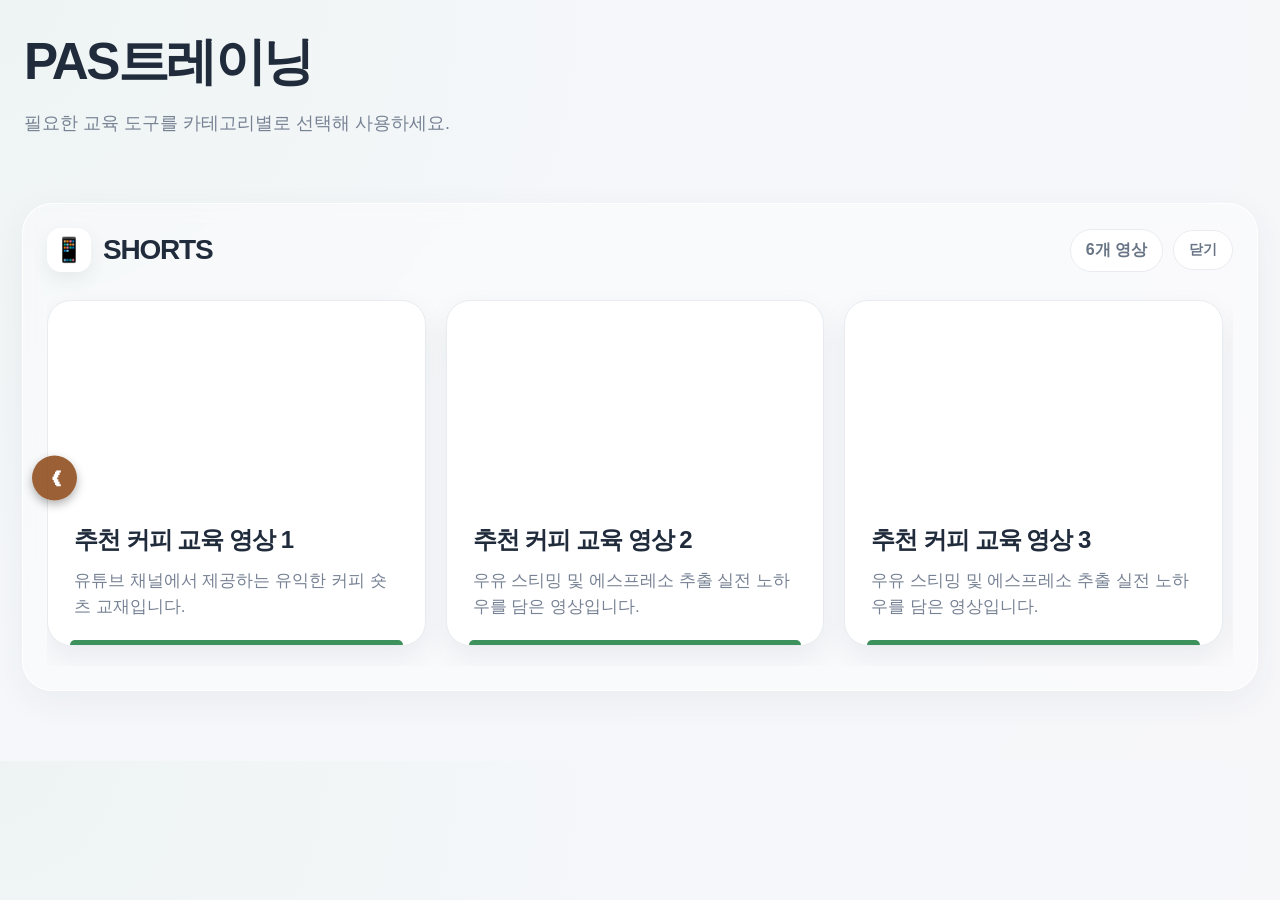
==== commit 1440d8cc: "Update index.html" ====
--- a/index.html
+++ b/index.html
@@ -25,16 +25,70 @@
     border: 0;
   }
 
-  /* 🎠 자바스크립트 없이 100% 안전한 가로 슬라이드 스크롤 */
+  /* 🎠 슬라이더 전체를 감싸는 바깥 박스 (화살표 버튼 정렬 공간) */
+  .slider-wrapper {
+    position: relative;
+    width: 100%;
+    display: flex;
+    align-items: center;
+  }
+
+  /* 둥근 화살표 버튼 스타일 */
+  .slide-btn {
+    position: absolute;
+    top: 50%;
+    transform: translateY(-50%);
+    width: 45px;
+    height: 45px;
+    background: rgba(139, 69, 19, 0.85); /* 커피 브라운 컬러 */
+    color: white;
+    border: none;
+    border-radius: 50%;
+    font-size: 20px;
+    font-weight: bold;
+    cursor: pointer;
+    display: flex;
+    align-items: center;
+    justify-content: center;
+    box-shadow: 0 4px 10px rgba(0,0,0,0.3);
+    z-index: 10;
+    transition: background 0.2s, transform 0.2s;
+  }
+  .slide-btn:hover {
+    background: #a0522d;
+    transform: translateY(-50%) scale(1.05);
+  }
+  .slide-btn:active {
+    transform: translateY(-50%) scale(0.95);
+  }
+  .slide-btn.prev {
+    left: -15px;
+  }
+  .slide-btn.next {
+    right: -15px;
+  }
+
+  /* 가로로 부드럽게 넘겨볼 수 있는 카드 컨테이너 */
   .shorts-slider {
+    width: 100%;
     display: flex !important;
     flex-wrap: nowrap !important;
     gap: 20px !important;
     overflow-x: auto !important;
     overflow-y: hidden !important;
+    scroll-behavior: smooth; /* 화살표 클릭 시 스무스하게 이동 */
     scroll-snap-type: x mandatory;
     -webkit-overflow-scrolling: touch;
     padding: 10px 5px 20px 5px !important;
+  }
+
+  /* 스크롤바 감추기 (화살표가 생겼으므로 화면을 더 깔끔하게 만들기 위해 숨김 처리) */
+  .shorts-slider::-webkit-scrollbar {
+    display: none;
+  }
+  .shorts-slider {
+    -ms-overflow-style: none;  /* IE and Edge */
+    scrollbar-width: none;  /* Firefox */
   }
 
   /* PC 화면: 한 번에 정확히 3개씩 배치 */
@@ -51,28 +105,15 @@
       flex: 0 0 calc((100% - 20px) / 2) !important;
       min-width: calc((100% - 20px) / 2) !important;
     }
+    /* 모바일에서는 손쉬운 사용을 위해 화면 바깥으로 버튼을 살짝 보냄 */
+    .slide-btn.prev { left: -5px; }
+    .slide-btn.next { right: -5px; }
   }
   @media (max-width: 600px) {
     .shorts-slider .tool-card {
-      flex: 0 0 88% !important;
-      min-width: 88% !important;
+      flex: 0 0 85% !important;
+      min-width: 85% !important;
     }
-  }
-
-  /* 부드럽고 깔끔한 스크롤바 디자인 */
-  .shorts-slider::-webkit-scrollbar {
-    height: 8px;
-  }
-  .shorts-slider::-webkit-scrollbar-track {
-    background: #f1f1f1;
-    border-radius: 4px;
-  }
-  .shorts-slider::-webkit-scrollbar-thumb {
-    background: #8B4513;
-    border-radius: 4px;
-  }
-  .shorts-slider::-webkit-scrollbar-thumb:hover {
-    background: #a0522d;
   }
 </style>
 </head>
@@ -86,7 +127,7 @@
 </header>
 
 <!-- =========================
-     SHORTS (가로 슬라이드 적용)
+     SHORTS (화살표 슬라이더 적용)
 ========================= -->
 <section class="category">
 <div class="category-head">
@@ -95,153 +136,59 @@
 <h2>SHORTS</h2>
 </div>
 <div class="category-actions">
-<span class="count">6개 영상 (좌우 스크롤)</span>
+<span class="count">6개 영상</span>
 <button class="close-btn" onclick="toggleCategory(this)">닫기</button>
 </div>
 </div>
 
-<!-- 가로로 부드럽게 넘겨볼 수 있는 카드 컨테이너 -->
-<div class="tools shorts-slider">
+<!-- 🎠 슬라이더 감싸는 영역 시작 -->
+<div class="slider-wrapper">
+  <!-- 왼쪽 화살표 -->
+  <button class="slide-btn prev" onclick="scrollSlider(-1)">&#10094;</button>
 
-  <!-- 1번째 영상 카드 (oj6sQfxRRwQ) -->
-  <div class="tool-card" style="cursor: default;">
-    <div class="video-container">
-      <iframe src="https://www.youtube.com/embed/oj6sQfxRRwQ?si=awBY1ZezNllVvea3" title="YouTube video player" frameborder="0" allow="accelerometer; autoplay; clipboard-write; encrypted-media; gyroscope; picture-in-picture; web-share" referrerpolicy="strict-origin-when-cross-origin" allowfullscreen></iframe>
+  <div class="tools shorts-slider" id="shortsSlider">
+
+    <!-- 1번째 영상 카드 (oj6sQfxRRwQ) -->
+    <div class="tool-card" style="cursor: default;">
+      <div class="video-container">
+        <iframe src="https://www.youtube.com/embed/oj6sQfxRRwQ?si=awBY1ZezNllVvea3" title="YouTube video player" frameborder="0" allow="accelerometer; autoplay; clipboard-write; encrypted-media; gyroscope; picture-in-picture; web-share" referrerpolicy="strict-origin-when-cross-origin" allowfullscreen></iframe>
+      </div>
+      <h3>추천 커피 교육 영상 1</h3>
+      <p>유튜브 채널에서 제공하는 유익한 커피 숏츠 교재입니다.</p>
+      <div class="card-line"></div>
     </div>
-    <h3>추천 커피 교육 영상 1</h3>
-    <p>유튜브 채널에서 제공하는 유익한 커피 숏츠 교재입니다.</p>
-    <div class="card-line"></div>
-  </div>
 
-  <!-- 2번째 영상 카드 (Qijhmagd7Z0) -->
-  <div class="tool-card" style="cursor: default;">
-    <div class="video-container">
-      <iframe src="https://www.youtube.com/embed/Qijhmagd7Z0?si=C_FHwp88yAkYLBVj" title="YouTube video player" frameborder="0" allow="accelerometer; autoplay; clipboard-write; encrypted-media; gyroscope; picture-in-picture; web-share" referrerpolicy="strict-origin-when-cross-origin" allowfullscreen></iframe>
+    <!-- 2번째 영상 카드 (Qijhmagd7Z0) -->
+    <div class="tool-card" style="cursor: default;">
+      <div class="video-container">
+        <iframe src="https://www.youtube.com/embed/Qijhmagd7Z0?si=C_FHwp88yAkYLBVj" title="YouTube video player" frameborder="0" allow="accelerometer; autoplay; clipboard-write; encrypted-media; gyroscope; picture-in-picture; web-share" referrerpolicy="strict-origin-when-cross-origin" allowfullscreen></iframe>
+      </div>
+      <h3>추천 커피 교육 영상 2</h3>
+      <p>우유 스티밍 및 에스프레소 추출 실전 노하우를 담은 영상입니다.</p>
+      <div class="card-line"></div>
     </div>
-    <h3>추천 커피 교육 영상 2</h3>
-    <p>우유 스티밍 및 에스프레소 추출 실전 노하우를 담은 영상입니다.</p>
-    <div class="card-line"></div>
-  </div>
 
-  <!-- 3번째 영상 카드 (WwzHD2MYFjk) -->
-  <div class="tool-card" style="cursor: default;">
-    <div class="video-container">
-      <iframe src="https://www.youtube.com/embed/WwzHD2MYFjk?si=fSxR8O_Knk_3GJxy" title="YouTube video player" frameborder="0" allow="accelerometer; autoplay; clipboard-write; encrypted-media; gyroscope; picture-in-picture; web-share" referrerpolicy="strict-origin-when-cross-origin" allowfullscreen></iframe>
+    <!-- 3번째 영상 카드 (WwzHD2MYFjk) -->
+    <div class="tool-card" style="cursor: default;">
+      <div class="video-container">
+        <iframe src="https://www.youtube.com/embed/WwzHD2MYFjk?si=fSxR8O_Knk_3GJxy" title="YouTube video player" frameborder="0" allow="accelerometer; autoplay; clipboard-write; encrypted-media; gyroscope; picture-in-picture; web-share" referrerpolicy="strict-origin-when-cross-origin" allowfullscreen></iframe>
+      </div>
+      <h3>추천 커피 교육 영상 3</h3>
+      <p>우유 스티밍 및 에스프레소 추출 실전 노하우를 담은 영상입니다.</p>
+      <div class="card-line"></div>
     </div>
-    <h3>추천 커피 교육 영상 3</h3>
-    <p>우유 스티밍 및 에스프레소 추출 실전 노하우를 담은 영상입니다.</p>
-    <div class="card-line"></div>
-  </div>
 
-  <!-- 4번째 영상 카드 (gLyMb4WVycU) -->
-  <div class="tool-card" style="cursor: default;">
-    <div class="video-container">
-      <iframe src="https://www.youtube.com/embed/gLyMb4WVycU?si=knmBniDLHPlMInEM" title="YouTube video player" frameborder="0" allow="accelerometer; autoplay; clipboard-write; encrypted-media; gyroscope; picture-in-picture; web-share" referrerpolicy="strict-origin-when-cross-origin" allowfullscreen></iframe>
+    <!-- 4번째 영상 카드 (gLyMb4WVycU) -->
+    <div class="tool-card" style="cursor: default;">
+      <div class="video-container">
+        <iframe src="https://www.youtube.com/embed/gLyMb4WVycU?si=knmBniDLHPlMInEM" title="YouTube video player" frameborder="0" allow="accelerometer; autoplay; clipboard-write; encrypted-media; gyroscope; picture-in-picture; web-share" referrerpolicy="strict-origin-when-cross-origin" allowfullscreen></iframe>
+      </div>
+      <h3>추천 커피 교육 영상 4</h3>
+      <p>우유 스티밍 및 에스프레소 추출 실전 노하우를 담은 영상입니다.</p>
+      <div class="card-line"></div>
     </div>
-    <h3>추천 커피 교육 영상 4</h3>
-    <p>우유 스티밍 및 에스프레소 추출 실전 노하우를 담은 영상입니다.</p>
-    <div class="card-line"></div>
-  </div>
 
-  <!-- 5번째 영상 카드 (SMTLkEGAGNA) -->
-  <div class="tool-card" style="cursor: default;">
-    <div class="video-container">
-      <iframe src="https://www.youtube.com/embed/SMTLkEGAGNA?si=XwTwZC96nY7fdlbx" title="YouTube video player" frameborder="0" allow="accelerometer; autoplay; clipboard-write; encrypted-media; gyroscope; picture-in-picture; web-share" referrerpolicy="strict-origin-when-cross-origin" allowfullscreen></iframe>
-    </div>
-    <h3>추천 커피 교육 영상 5</h3>
-    <p>우유 스티밍 및 에스프레소 추출 실전 노하우를 담은 영상입니다.</p>
-    <div class="card-line"></div>
-  </div>
-
-  <!-- 6번째 영상 카드 (bslWP-Iy6zo) -->
-  <div class="tool-card" style="cursor: default;">
-    <div class="video-container">
-      <iframe src="https://www.youtube.com/embed/bslWP-Iy6zo?si=o0xWZ_dwdhE72K6S" title="YouTube video player" frameborder="0" allow="accelerometer; autoplay; clipboard-write; encrypted-media; gyroscope; picture-in-picture; web-share" referrerpolicy="strict-origin-when-cross-origin" allowfullscreen></iframe>
-    </div>
-    <h3>추천 커피 교육 영상 6</h3>
-    <p>우유 스티밍 및 에스프레소 추출 실전 노하우를 담은 영상입니다.</p>
-    <div class="card-line"></div>
-  </div>
-
-</div>
-</section>
-
-<!-- =========================
-     추출
-========================= -->
-<section class="category">
-<div class="category-head">
-<div class="category-title">
-<span class="category-icon">☕</span>
-<h2>추출</h2>
-</div>
-<div class="category-actions">
-<span class="count">3개 도구</span>
-<button class="close-btn" onclick="toggleCategory(this)">닫기</button>
-</div>
-</div>
-<div class="tools">
-<a class="tool-card" href="extraction-yield.html">
-<div class="tool-icon">📈</div>
-<h3>추출수율 계산기</h3>
-<p>TDS와 투입량, 추출량을 입력해 추출수율을 계산합니다.</p>
-<div class="card-line"></div>
-</a>
-<a class="tool-card" href="#"
-onclick="alert('TDS 계산기는 다음 단계에서 만들어볼 수 있어요.');return false;">
-<div class="tool-icon">💧</div>
-<h3>TDS 계산기</h3>
-<p>커피의 TDS 측정값과 추출 조건을 기록하고 비교합니다.</p>
-<div class="card-line"></div>
-</a>
-<a class="tool-card" href="#"
-onclick="alert('브루잉 레시피 도구는 다음 단계에서 만들어볼 수 있어요.');return false;">
-<div class="tool-icon">⚙️</div>
-<h3>브루잉 레시피 도구</h3>
-<p>원두량과 물의 양을 기준으로 레시피를 계산합니다.</p>
-<div class="card-line"></div>
-</a>
-</div>
-</section>
-    
-<!-- =========================
-     교육 / 센서리
-========================= -->
-<section class="category">
-<div class="category-head">
-<div class="category-title">
-<span class="category-icon">📚</span>
-<h2>교육 / 센서리</h2>
-</div>
-<div class="category-actions">
-<span class="count">3개 도구</span>
-<button class="close-btn" onclick="toggleCategory(this)">닫기</button>
-</div>
-</div>
-<div class="tools">
-<a class="tool-card" href="#">
-<div class="tool-icon">🔺</div>
-<h3>삼각검사 기록지</h3>
-<p>교육생의 삼각검사 결과를 간단하게 기록하고 확인합니다.</p>
-<div class="card-line"></div>
-</a>
-<a class="tool-card" href="#">
-<div class="tool-icon">👃</div>
-<h3>커핑 기록 도구</h3>
-<p>향미와 바디, 산미 등의 관찰 내용을 기록합니다.</p>
-<div class="card-line"></div>
-</a>
-<a class="tool-card" href="#">
-<div class="tool-icon">💡</div>
-<h3>커피 퀴즈</h3>
-<p>교육 내용을 복습할 수 있는 간단한 퀴즈를 제공합니다.</p>
-<div class="card-line"></div>
-</a>
-</div>
-</section>
-
-</main>
-
-<script src="script.js"></script>
-</body>
-</html>
+    <!-- 5번째 영상 카드 (SMTLkEGAGNA) -->
+    <div class="tool-card" style="cursor: default;">
+      <div class="video-container">
+        <iframe src="https://www.youtube.com/embe
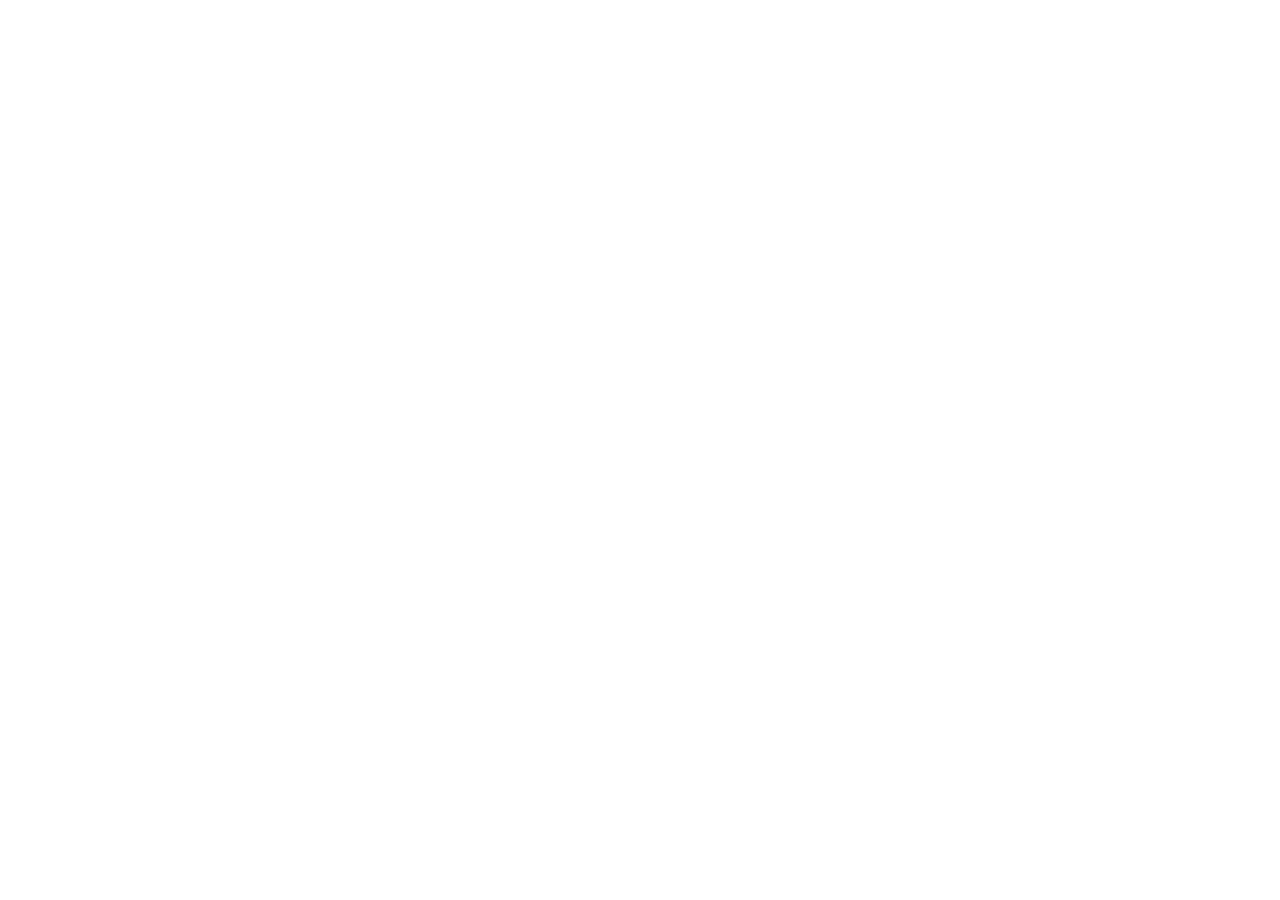
==== commit 20f3b095: "Update index.html" ====
--- a/index.html
+++ b/index.html
@@ -83,13 +83,8 @@
   }
 
   /* 스크롤바 감추기 (화살표가 생겼으므로 화면을 더 깔끔하게 만들기 위해 숨김 처리) */
-  .shorts-slider::-webkit-scrollbar {
-    display: none;
-  }
-  .shorts-slider {
-    -ms-overflow-style: none;  /* IE and Edge */
-    scrollbar-width: none;  /* Firefox */
-  }
+  .shorts-slider::-webkit-scrollbar { display: none; }
+  .shorts-slider { -ms-overflow-style: none; scrollbar-width: none; }
 
   /* PC 화면: 한 번에 정확히 3개씩 배치 */
   .shorts-slider .tool-card {
@@ -102,93 +97,4 @@
   /* 태블릿 및 모바일 화면: 카드 크기 자동 최적화 */
   @media (max-width: 900px) {
     .shorts-slider .tool-card {
-      flex: 0 0 calc((100% - 20px) / 2) !important;
-      min-width: calc((100% - 20px) / 2) !important;
-    }
-    /* 모바일에서는 손쉬운 사용을 위해 화면 바깥으로 버튼을 살짝 보냄 */
-    .slide-btn.prev { left: -5px; }
-    .slide-btn.next { right: -5px; }
-  }
-  @media (max-width: 600px) {
-    .shorts-slider .tool-card {
-      flex: 0 0 85% !important;
-      min-width: 85% !important;
-    }
-  }
-</style>
-</head>
-<body>
-
-<main class="container">
-
-<header class="hero">
-  <h1>PAS트레이닝</h1>
-  <p>필요한 교육 도구를 카테고리별로 선택해 사용하세요.</p>
-</header>
-
-<!-- =========================
-     SHORTS (화살표 슬라이더 적용)
-========================= -->
-<section class="category">
-<div class="category-head">
-<div class="category-title">
-<span class="category-icon">📱</span>
-<h2>SHORTS</h2>
-</div>
-<div class="category-actions">
-<span class="count">6개 영상</span>
-<button class="close-btn" onclick="toggleCategory(this)">닫기</button>
-</div>
-</div>
-
-<!-- 🎠 슬라이더 감싸는 영역 시작 -->
-<div class="slider-wrapper">
-  <!-- 왼쪽 화살표 -->
-  <button class="slide-btn prev" onclick="scrollSlider(-1)">&#10094;</button>
-
-  <div class="tools shorts-slider" id="shortsSlider">
-
-    <!-- 1번째 영상 카드 (oj6sQfxRRwQ) -->
-    <div class="tool-card" style="cursor: default;">
-      <div class="video-container">
-        <iframe src="https://www.youtube.com/embed/oj6sQfxRRwQ?si=awBY1ZezNllVvea3" title="YouTube video player" frameborder="0" allow="accelerometer; autoplay; clipboard-write; encrypted-media; gyroscope; picture-in-picture; web-share" referrerpolicy="strict-origin-when-cross-origin" allowfullscreen></iframe>
-      </div>
-      <h3>추천 커피 교육 영상 1</h3>
-      <p>유튜브 채널에서 제공하는 유익한 커피 숏츠 교재입니다.</p>
-      <div class="card-line"></div>
-    </div>
-
-    <!-- 2번째 영상 카드 (Qijhmagd7Z0) -->
-    <div class="tool-card" style="cursor: default;">
-      <div class="video-container">
-        <iframe src="https://www.youtube.com/embed/Qijhmagd7Z0?si=C_FHwp88yAkYLBVj" title="YouTube video player" frameborder="0" allow="accelerometer; autoplay; clipboard-write; encrypted-media; gyroscope; picture-in-picture; web-share" referrerpolicy="strict-origin-when-cross-origin" allowfullscreen></iframe>
-      </div>
-      <h3>추천 커피 교육 영상 2</h3>
-      <p>우유 스티밍 및 에스프레소 추출 실전 노하우를 담은 영상입니다.</p>
-      <div class="card-line"></div>
-    </div>
-
-    <!-- 3번째 영상 카드 (WwzHD2MYFjk) -->
-    <div class="tool-card" style="cursor: default;">
-      <div class="video-container">
-        <iframe src="https://www.youtube.com/embed/WwzHD2MYFjk?si=fSxR8O_Knk_3GJxy" title="YouTube video player" frameborder="0" allow="accelerometer; autoplay; clipboard-write; encrypted-media; gyroscope; picture-in-picture; web-share" referrerpolicy="strict-origin-when-cross-origin" allowfullscreen></iframe>
-      </div>
-      <h3>추천 커피 교육 영상 3</h3>
-      <p>우유 스티밍 및 에스프레소 추출 실전 노하우를 담은 영상입니다.</p>
-      <div class="card-line"></div>
-    </div>
-
-    <!-- 4번째 영상 카드 (gLyMb4WVycU) -->
-    <div class="tool-card" style="cursor: default;">
-      <div class="video-container">
-        <iframe src="https://www.youtube.com/embed/gLyMb4WVycU?si=knmBniDLHPlMInEM" title="YouTube video player" frameborder="0" allow="accelerometer; autoplay; clipboard-write; encrypted-media; gyroscope; picture-in-picture; web-share" referrerpolicy="strict-origin-when-cross-origin" allowfullscreen></iframe>
-      </div>
-      <h3>추천 커피 교육 영상 4</h3>
-      <p>우유 스티밍 및 에스프레소 추출 실전 노하우를 담은 영상입니다.</p>
-      <div class="card-line"></div>
-    </div>
-
-    <!-- 5번째 영상 카드 (SMTLkEGAGNA) -->
-    <div class="tool-card" style="cursor: default;">
-      <div class="video-container">
-        <iframe src="https://www.youtube.com/embe
+     
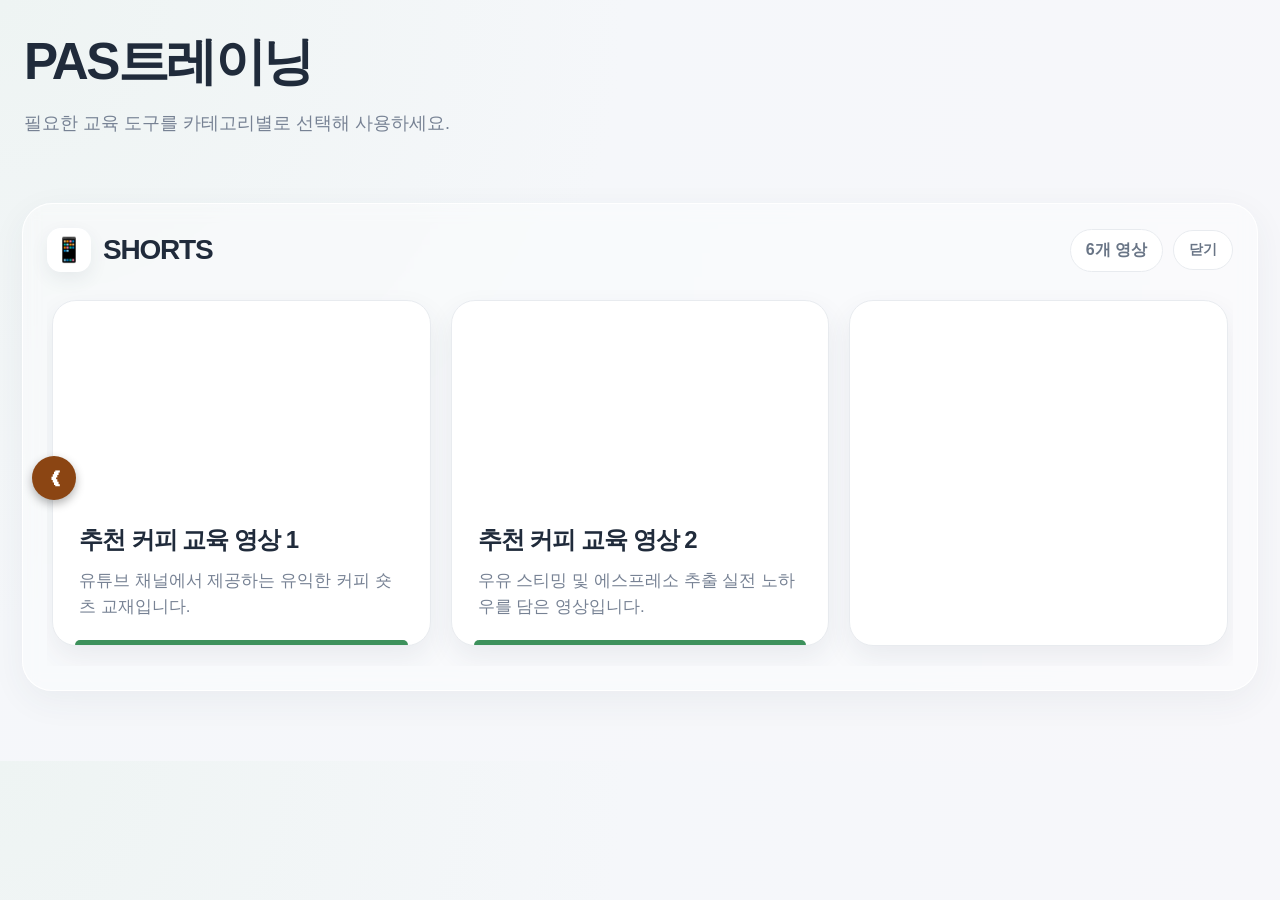
==== commit 0f311f94: "Update index.html" ====
--- a/index.html
+++ b/index.html
@@ -6,7 +6,7 @@
 <title>PAS트레이닝</title>
 <link rel="stylesheet" href="style.css">
 <style>
-  /* 유튜브 영상 16:9 반응형 비율 유지 */
+  /* 유튜브 비디오 16:9 비율 유지 */
   .video-container {
     position: relative;
     width: 100%;
@@ -25,7 +25,7 @@
     border: 0;
   }
 
-  /* 🎠 슬라이더 전체를 감싸는 바깥 박스 (화살표 버튼 정렬 공간) */
+  /* 화살표와 슬라이더를 묶는 컨테이너 */
   .slider-wrapper {
     position: relative;
     width: 100%;
@@ -33,15 +33,15 @@
     align-items: center;
   }
 
-  /* 둥근 화살표 버튼 스타일 */
+  /* 화살표 버튼 */
   .slide-btn {
     position: absolute;
     top: 50%;
     transform: translateY(-50%);
-    width: 45px;
-    height: 45px;
-    background: rgba(139, 69, 19, 0.85); /* 커피 브라운 컬러 */
-    color: white;
+    width: 44px;
+    height: 44px;
+    background: #8B4513;
+    color: #ffffff;
     border: none;
     border-radius: 50%;
     font-size: 20px;
@@ -51,15 +51,12 @@
     align-items: center;
     justify-content: center;
     box-shadow: 0 4px 10px rgba(0,0,0,0.3);
-    z-index: 10;
+    z-index: 20;
     transition: background 0.2s, transform 0.2s;
   }
   .slide-btn:hover {
     background: #a0522d;
-    transform: translateY(-50%) scale(1.05);
-  }
-  .slide-btn:active {
-    transform: translateY(-50%) scale(0.95);
+    transform: translateY(-50%) scale(1.08);
   }
   .slide-btn.prev {
     left: -15px;
@@ -68,7 +65,7 @@
     right: -15px;
   }
 
-  /* 가로로 부드럽게 넘겨볼 수 있는 카드 컨테이너 */
+  /* 가로 슬라이더 */
   .shorts-slider {
     width: 100%;
     display: flex !important;
@@ -76,17 +73,18 @@
     gap: 20px !important;
     overflow-x: auto !important;
     overflow-y: hidden !important;
-    scroll-behavior: smooth; /* 화살표 클릭 시 스무스하게 이동 */
+    scroll-behavior: smooth;
     scroll-snap-type: x mandatory;
     -webkit-overflow-scrolling: touch;
     padding: 10px 5px 20px 5px !important;
+    scrollbar-width: none;
+    -ms-overflow-style: none;
+  }
+  .shorts-slider::-webkit-scrollbar {
+    display: none;
   }
 
-  /* 스크롤바 감추기 (화살표가 생겼으므로 화면을 더 깔끔하게 만들기 위해 숨김 처리) */
-  .shorts-slider::-webkit-scrollbar { display: none; }
-  .shorts-slider { -ms-overflow-style: none; scrollbar-width: none; }
-
-  /* PC 화면: 한 번에 정확히 3개씩 배치 */
+  /* PC 화면: 한 줄에 정확히 3개씩 배치 */
   .shorts-slider .tool-card {
     flex: 0 0 calc((100% - 40px) / 3) !important;
     min-width: calc((100% - 40px) / 3) !important;
@@ -94,7 +92,68 @@
     box-sizing: border-box;
   }
 
-  /* 태블릿 및 모바일 화면: 카드 크기 자동 최적화 */
-  @media (max-width: 900px) {
+  /* 모바일 화면: 한 줄에 1개씩 큼직하게 배치 */
+  @media (max-width: 768px) {
     .shorts-slider .tool-card {
-     
+      flex: 0 0 88% !important;
+      min-width: 88% !important;
+    }
+    .slide-btn.prev { left: -5px; }
+    .slide-btn.next { right: -5px; }
+  }
+</style>
+</head>
+<body>
+
+<main class="container">
+
+<header class="hero">
+  <h1>PAS트레이닝</h1>
+  <p>필요한 교육 도구를 카테고리별로 선택해 사용하세요.</p>
+</header>
+
+<!-- =========================
+     SHORTS (슬라이더 영역)
+========================= -->
+<section class="category">
+<div class="category-head">
+<div class="category-title">
+<span class="category-icon">📱</span>
+<h2>SHORTS</h2>
+</div>
+<div class="category-actions">
+<span class="count">6개 영상</span>
+<button class="close-btn" onclick="toggleCategory(this)">닫기</button>
+</div>
+</div>
+
+<div class="slider-wrapper">
+  <!-- 왼쪽 화살표 버튼 -->
+  <button type="button" class="slide-btn prev" onclick="scrollSlider(-1)">&#10094;</button>
+
+  <div class="tools shorts-slider" id="shortsSlider">
+
+    <!-- 1번 영상 카드 -->
+    <div class="tool-card" style="cursor: default;">
+      <div class="video-container">
+        <iframe src="https://www.youtube.com/embed/oj6sQfxRRwQ?si=awBY1ZezNllVvea3" title="YouTube video player" frameborder="0" allow="accelerometer; autoplay; clipboard-write; encrypted-media; gyroscope; picture-in-picture; web-share" referrerpolicy="strict-origin-when-cross-origin" allowfullscreen></iframe>
+      </div>
+      <h3>추천 커피 교육 영상 1</h3>
+      <p>유튜브 채널에서 제공하는 유익한 커피 숏츠 교재입니다.</p>
+      <div class="card-line"></div>
+    </div>
+
+    <!-- 2번 영상 카드 -->
+    <div class="tool-card" style="cursor: default;">
+      <div class="video-container">
+        <iframe src="https://www.youtube.com/embed/Qijhmagd7Z0?si=C_FHwp88yAkYLBVj" title="YouTube video player" frameborder="0" allow="accelerometer; autoplay; clipboard-write; encrypted-media; gyroscope; picture-in-picture; web-share" referrerpolicy="strict-origin-when-cross-origin" allowfullscreen></iframe>
+      </div>
+      <h3>추천 커피 교육 영상 2</h3>
+      <p>우유 스티밍 및 에스프레소 추출 실전 노하우를 담은 영상입니다.</p>
+      <div class="card-line"></div>
+    </div>
+
+    <!-- 3번 영상 카드 -->
+    <div class="tool-card" style="cursor: default;">
+      <div class="video-container">
+        <iframe src="https://www.youtube.com/embed/WwzHD2MYFjk?si=fSxR8O_Knk_3GJxy" title="YouTube video player" frameborder="0" allow="accelerometer; autopla
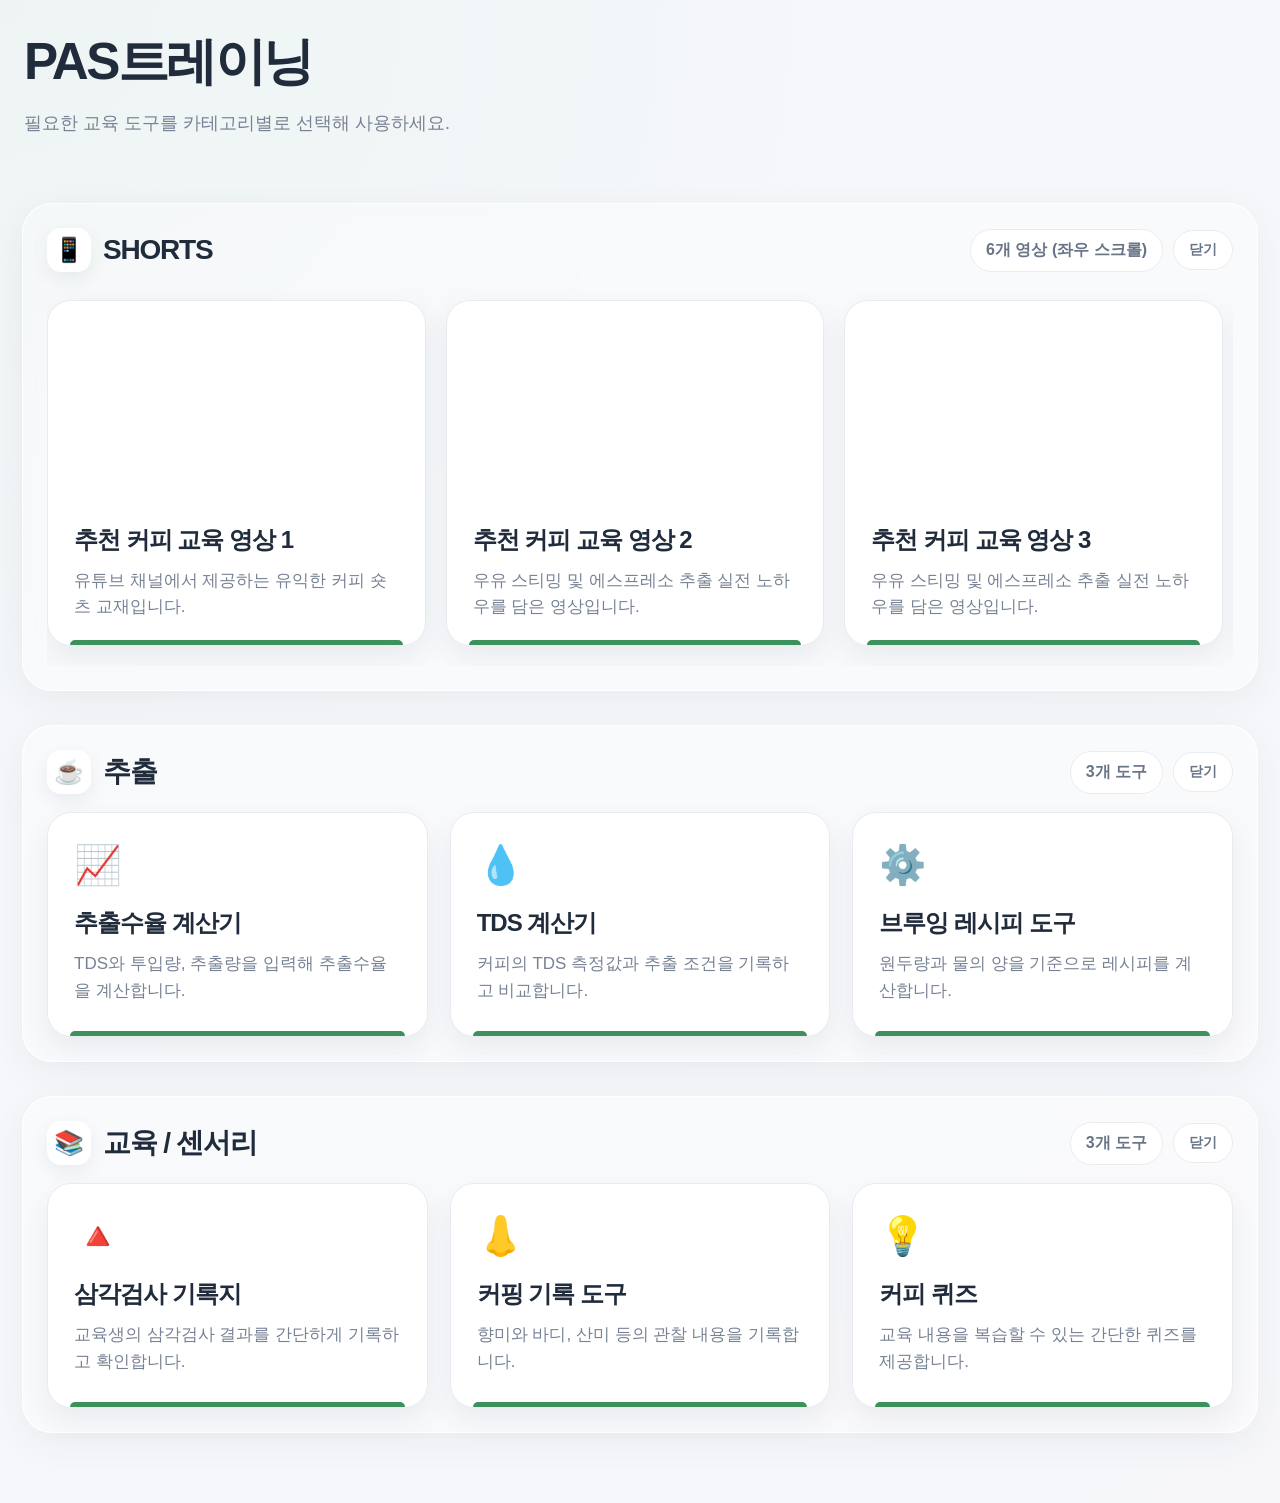
==== commit 0941b589: "Update index.html" ====
--- a/index.html
+++ b/index.html
@@ -6,7 +6,7 @@
 <title>PAS트레이닝</title>
 <link rel="stylesheet" href="style.css">
 <style>
-  /* 유튜브 비디오 16:9 비율 유지 */
+  /* 유튜브 영상 16:9 반응형 비율 유지 */
   .video-container {
     position: relative;
     width: 100%;
@@ -25,66 +25,19 @@
     border: 0;
   }
 
-  /* 화살표와 슬라이더를 묶는 컨테이너 */
-  .slider-wrapper {
-    position: relative;
-    width: 100%;
-    display: flex;
-    align-items: center;
-  }
-
-  /* 화살표 버튼 */
-  .slide-btn {
-    position: absolute;
-    top: 50%;
-    transform: translateY(-50%);
-    width: 44px;
-    height: 44px;
-    background: #8B4513;
-    color: #ffffff;
-    border: none;
-    border-radius: 50%;
-    font-size: 20px;
-    font-weight: bold;
-    cursor: pointer;
-    display: flex;
-    align-items: center;
-    justify-content: center;
-    box-shadow: 0 4px 10px rgba(0,0,0,0.3);
-    z-index: 20;
-    transition: background 0.2s, transform 0.2s;
-  }
-  .slide-btn:hover {
-    background: #a0522d;
-    transform: translateY(-50%) scale(1.08);
-  }
-  .slide-btn.prev {
-    left: -15px;
-  }
-  .slide-btn.next {
-    right: -15px;
-  }
-
-  /* 가로 슬라이더 */
+  /* 🎠 자바스크립트 없이 100% 안전한 가로 슬라이드 스크롤 */
   .shorts-slider {
-    width: 100%;
     display: flex !important;
     flex-wrap: nowrap !important;
     gap: 20px !important;
     overflow-x: auto !important;
     overflow-y: hidden !important;
-    scroll-behavior: smooth;
     scroll-snap-type: x mandatory;
     -webkit-overflow-scrolling: touch;
     padding: 10px 5px 20px 5px !important;
-    scrollbar-width: none;
-    -ms-overflow-style: none;
-  }
-  .shorts-slider::-webkit-scrollbar {
-    display: none;
-  }
-
-  /* PC 화면: 한 줄에 정확히 3개씩 배치 */
+  }
+
+  /* PC 화면: 한 번에 정확히 3개씩 배치 */
   .shorts-slider .tool-card {
     flex: 0 0 calc((100% - 40px) / 3) !important;
     min-width: calc((100% - 40px) / 3) !important;
@@ -92,14 +45,34 @@
     box-sizing: border-box;
   }
 
-  /* 모바일 화면: 한 줄에 1개씩 큼직하게 배치 */
-  @media (max-width: 768px) {
+  /* 태블릿 및 모바일 화면: 카드 크기 자동 최적화 */
+  @media (max-width: 900px) {
+    .shorts-slider .tool-card {
+      flex: 0 0 calc((100% - 20px) / 2) !important;
+      min-width: calc((100% - 20px) / 2) !important;
+    }
+  }
+  @media (max-width: 600px) {
     .shorts-slider .tool-card {
       flex: 0 0 88% !important;
       min-width: 88% !important;
     }
-    .slide-btn.prev { left: -5px; }
-    .slide-btn.next { right: -5px; }
+  }
+
+  /* 부드럽고 깔끔한 스크롤바 디자인 */
+  .shorts-slider::-webkit-scrollbar {
+    height: 8px;
+  }
+  .shorts-slider::-webkit-scrollbar-track {
+    background: #f1f1f1;
+    border-radius: 4px;
+  }
+  .shorts-slider::-webkit-scrollbar-thumb {
+    background: #8B4513;
+    border-radius: 4px;
+  }
+  .shorts-slider::-webkit-scrollbar-thumb:hover {
+    background: #a0522d;
   }
 </style>
 </head>
@@ -113,7 +86,7 @@
 </header>
 
 <!-- =========================
-     SHORTS (슬라이더 영역)
+     SHORTS (가로 슬라이드 적용)
 ========================= -->
 <section class="category">
 <div class="category-head">
@@ -122,38 +95,153 @@
 <h2>SHORTS</h2>
 </div>
 <div class="category-actions">
-<span class="count">6개 영상</span>
+<span class="count">6개 영상 (좌우 스크롤)</span>
 <button class="close-btn" onclick="toggleCategory(this)">닫기</button>
 </div>
 </div>
 
-<div class="slider-wrapper">
-  <!-- 왼쪽 화살표 버튼 -->
-  <button type="button" class="slide-btn prev" onclick="scrollSlider(-1)">&#10094;</button>
-
-  <div class="tools shorts-slider" id="shortsSlider">
-
-    <!-- 1번 영상 카드 -->
-    <div class="tool-card" style="cursor: default;">
-      <div class="video-container">
-        <iframe src="https://www.youtube.com/embed/oj6sQfxRRwQ?si=awBY1ZezNllVvea3" title="YouTube video player" frameborder="0" allow="accelerometer; autoplay; clipboard-write; encrypted-media; gyroscope; picture-in-picture; web-share" referrerpolicy="strict-origin-when-cross-origin" allowfullscreen></iframe>
-      </div>
-      <h3>추천 커피 교육 영상 1</h3>
-      <p>유튜브 채널에서 제공하는 유익한 커피 숏츠 교재입니다.</p>
-      <div class="card-line"></div>
-    </div>
-
-    <!-- 2번 영상 카드 -->
-    <div class="tool-card" style="cursor: default;">
-      <div class="video-container">
-        <iframe src="https://www.youtube.com/embed/Qijhmagd7Z0?si=C_FHwp88yAkYLBVj" title="YouTube video player" frameborder="0" allow="accelerometer; autoplay; clipboard-write; encrypted-media; gyroscope; picture-in-picture; web-share" referrerpolicy="strict-origin-when-cross-origin" allowfullscreen></iframe>
-      </div>
-      <h3>추천 커피 교육 영상 2</h3>
-      <p>우유 스티밍 및 에스프레소 추출 실전 노하우를 담은 영상입니다.</p>
-      <div class="card-line"></div>
-    </div>
-
-    <!-- 3번 영상 카드 -->
-    <div class="tool-card" style="cursor: default;">
-      <div class="video-container">
-        <iframe src="https://www.youtube.com/embed/WwzHD2MYFjk?si=fSxR8O_Knk_3GJxy" title="YouTube video player" frameborder="0" allow="accelerometer; autopla
+<!-- 가로로 부드럽게 넘겨볼 수 있는 카드 컨테이너 -->
+<div class="tools shorts-slider">
+
+  <!-- 1번째 영상 카드 (oj6sQfxRRwQ) -->
+  <div class="tool-card" style="cursor: default;">
+    <div class="video-container">
+      <iframe src="https://www.youtube.com/embed/oj6sQfxRRwQ?si=awBY1ZezNllVvea3" title="YouTube video player" frameborder="0" allow="accelerometer; autoplay; clipboard-write; encrypted-media; gyroscope; picture-in-picture; web-share" referrerpolicy="strict-origin-when-cross-origin" allowfullscreen></iframe>
+    </div>
+    <h3>추천 커피 교육 영상 1</h3>
+    <p>유튜브 채널에서 제공하는 유익한 커피 숏츠 교재입니다.</p>
+    <div class="card-line"></div>
+  </div>
+
+  <!-- 2번째 영상 카드 (Qijhmagd7Z0) -->
+  <div class="tool-card" style="cursor: default;">
+    <div class="video-container">
+      <iframe src="https://www.youtube.com/embed/Qijhmagd7Z0?si=C_FHwp88yAkYLBVj" title="YouTube video player" frameborder="0" allow="accelerometer; autoplay; clipboard-write; encrypted-media; gyroscope; picture-in-picture; web-share" referrerpolicy="strict-origin-when-cross-origin" allowfullscreen></iframe>
+    </div>
+    <h3>추천 커피 교육 영상 2</h3>
+    <p>우유 스티밍 및 에스프레소 추출 실전 노하우를 담은 영상입니다.</p>
+    <div class="card-line"></div>
+  </div>
+
+  <!-- 3번째 영상 카드 (WwzHD2MYFjk) -->
+  <div class="tool-card" style="cursor: default;">
+    <div class="video-container">
+      <iframe src="https://www.youtube.com/embed/WwzHD2MYFjk?si=fSxR8O_Knk_3GJxy" title="YouTube video player" frameborder="0" allow="accelerometer; autoplay; clipboard-write; encrypted-media; gyroscope; picture-in-picture; web-share" referrerpolicy="strict-origin-when-cross-origin" allowfullscreen></iframe>
+    </div>
+    <h3>추천 커피 교육 영상 3</h3>
+    <p>우유 스티밍 및 에스프레소 추출 실전 노하우를 담은 영상입니다.</p>
+    <div class="card-line"></div>
+  </div>
+
+  <!-- 4번째 영상 카드 (gLyMb4WVycU) -->
+  <div class="tool-card" style="cursor: default;">
+    <div class="video-container">
+      <iframe src="https://www.youtube.com/embed/gLyMb4WVycU?si=knmBniDLHPlMInEM" title="YouTube video player" frameborder="0" allow="accelerometer; autoplay; clipboard-write; encrypted-media; gyroscope; picture-in-picture; web-share" referrerpolicy="strict-origin-when-cross-origin" allowfullscreen></iframe>
+    </div>
+    <h3>추천 커피 교육 영상 4</h3>
+    <p>우유 스티밍 및 에스프레소 추출 실전 노하우를 담은 영상입니다.</p>
+    <div class="card-line"></div>
+  </div>
+
+  <!-- 5번째 영상 카드 (SMTLkEGAGNA) -->
+  <div class="tool-card" style="cursor: default;">
+    <div class="video-container">
+      <iframe src="https://www.youtube.com/embed/SMTLkEGAGNA?si=XwTwZC96nY7fdlbx" title="YouTube video player" frameborder="0" allow="accelerometer; autoplay; clipboard-write; encrypted-media; gyroscope; picture-in-picture; web-share" referrerpolicy="strict-origin-when-cross-origin" allowfullscreen></iframe>
+    </div>
+    <h3>추천 커피 교육 영상 5</h3>
+    <p>우유 스티밍 및 에스프레소 추출 실전 노하우를 담은 영상입니다.</p>
+    <div class="card-line"></div>
+  </div>
+
+  <!-- 6번째 영상 카드 (bslWP-Iy6zo) -->
+  <div class="tool-card" style="cursor: default;">
+    <div class="video-container">
+      <iframe src="https://www.youtube.com/embed/bslWP-Iy6zo?si=o0xWZ_dwdhE72K6S" title="YouTube video player" frameborder="0" allow="accelerometer; autoplay; clipboard-write; encrypted-media; gyroscope; picture-in-picture; web-share" referrerpolicy="strict-origin-when-cross-origin" allowfullscreen></iframe>
+    </div>
+    <h3>추천 커피 교육 영상 6</h3>
+    <p>우유 스티밍 및 에스프레소 추출 실전 노하우를 담은 영상입니다.</p>
+    <div class="card-line"></div>
+  </div>
+
+</div>
+</section>
+
+<!-- =========================
+     추출
+========================= -->
+<section class="category">
+<div class="category-head">
+<div class="category-title">
+<span class="category-icon">☕</span>
+<h2>추출</h2>
+</div>
+<div class="category-actions">
+<span class="count">3개 도구</span>
+<button class="close-btn" onclick="toggleCategory(this)">닫기</button>
+</div>
+</div>
+<div class="tools">
+<a class="tool-card" href="extraction-yield.html">
+<div class="tool-icon">📈</div>
+<h3>추출수율 계산기</h3>
+<p>TDS와 투입량, 추출량을 입력해 추출수율을 계산합니다.</p>
+<div class="card-line"></div>
+</a>
+<a class="tool-card" href="#"
+onclick="alert('TDS 계산기는 다음 단계에서 만들어볼 수 있어요.');return false;">
+<div class="tool-icon">💧</div>
+<h3>TDS 계산기</h3>
+<p>커피의 TDS 측정값과 추출 조건을 기록하고 비교합니다.</p>
+<div class="card-line"></div>
+</a>
+<a class="tool-card" href="#"
+onclick="alert('브루잉 레시피 도구는 다음 단계에서 만들어볼 수 있어요.');return false;">
+<div class="tool-icon">⚙️</div>
+<h3>브루잉 레시피 도구</h3>
+<p>원두량과 물의 양을 기준으로 레시피를 계산합니다.</p>
+<div class="card-line"></div>
+</a>
+</div>
+</section>
+    
+<!-- =========================
+     교육 / 센서리
+========================= -->
+<section class="category">
+<div class="category-head">
+<div class="category-title">
+<span class="category-icon">📚</span>
+<h2>교육 / 센서리</h2>
+</div>
+<div class="category-actions">
+<span class="count">3개 도구</span>
+<button class="close-btn" onclick="toggleCategory(this)">닫기</button>
+</div>
+</div>
+<div class="tools">
+<a class="tool-card" href="#">
+<div class="tool-icon">🔺</div>
+<h3>삼각검사 기록지</h3>
+<p>교육생의 삼각검사 결과를 간단하게 기록하고 확인합니다.</p>
+<div class="card-line"></div>
+</a>
+<a class="tool-card" href="#">
+<div class="tool-icon">👃</div>
+<h3>커핑 기록 도구</h3>
+<p>향미와 바디, 산미 등의 관찰 내용을 기록합니다.</p>
+<div class="card-line"></div>
+</a>
+<a class="tool-card" href="#">
+<div class="tool-icon">💡</div>
+<h3>커피 퀴즈</h3>
+<p>교육 내용을 복습할 수 있는 간단한 퀴즈를 제공합니다.</p>
+<div class="card-line"></div>
+</a>
+</div>
+</section>
+
+</main>
+
+<script src="script.js"></script>
+</body>
+</html>
